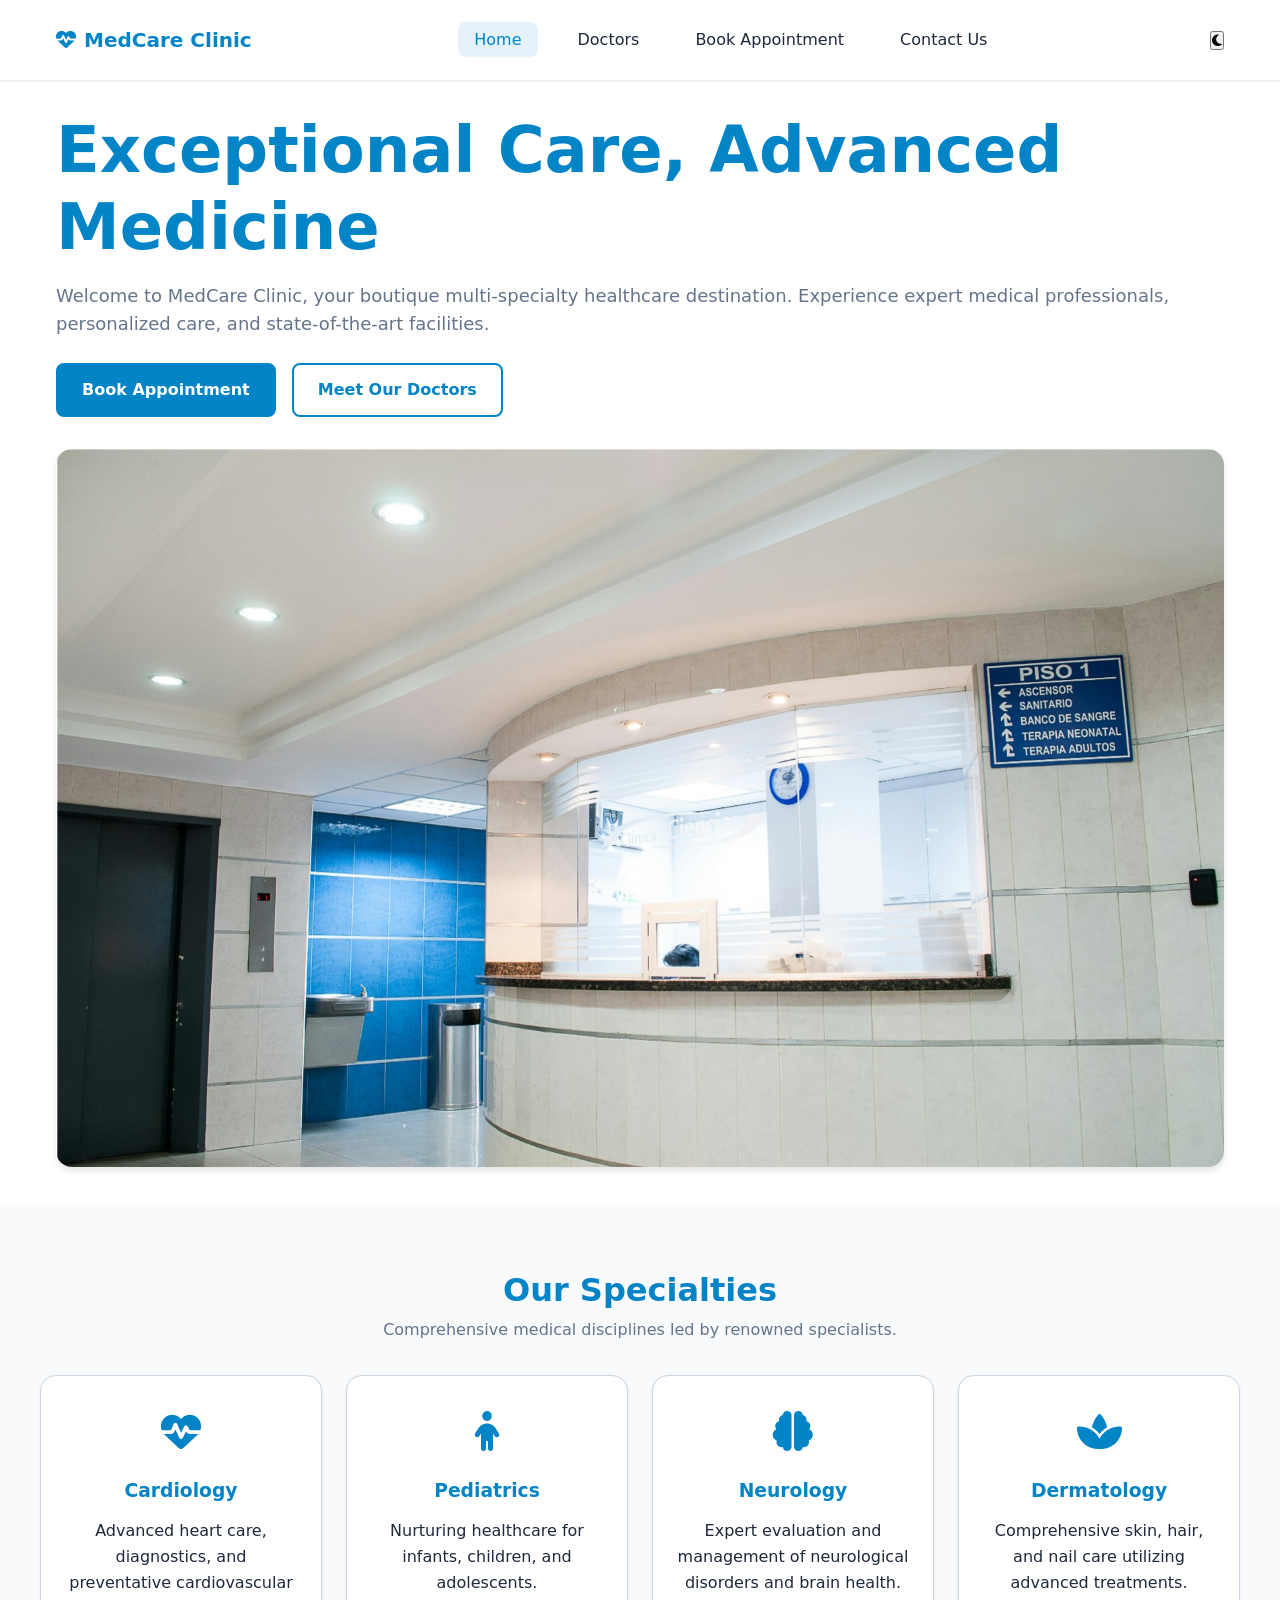
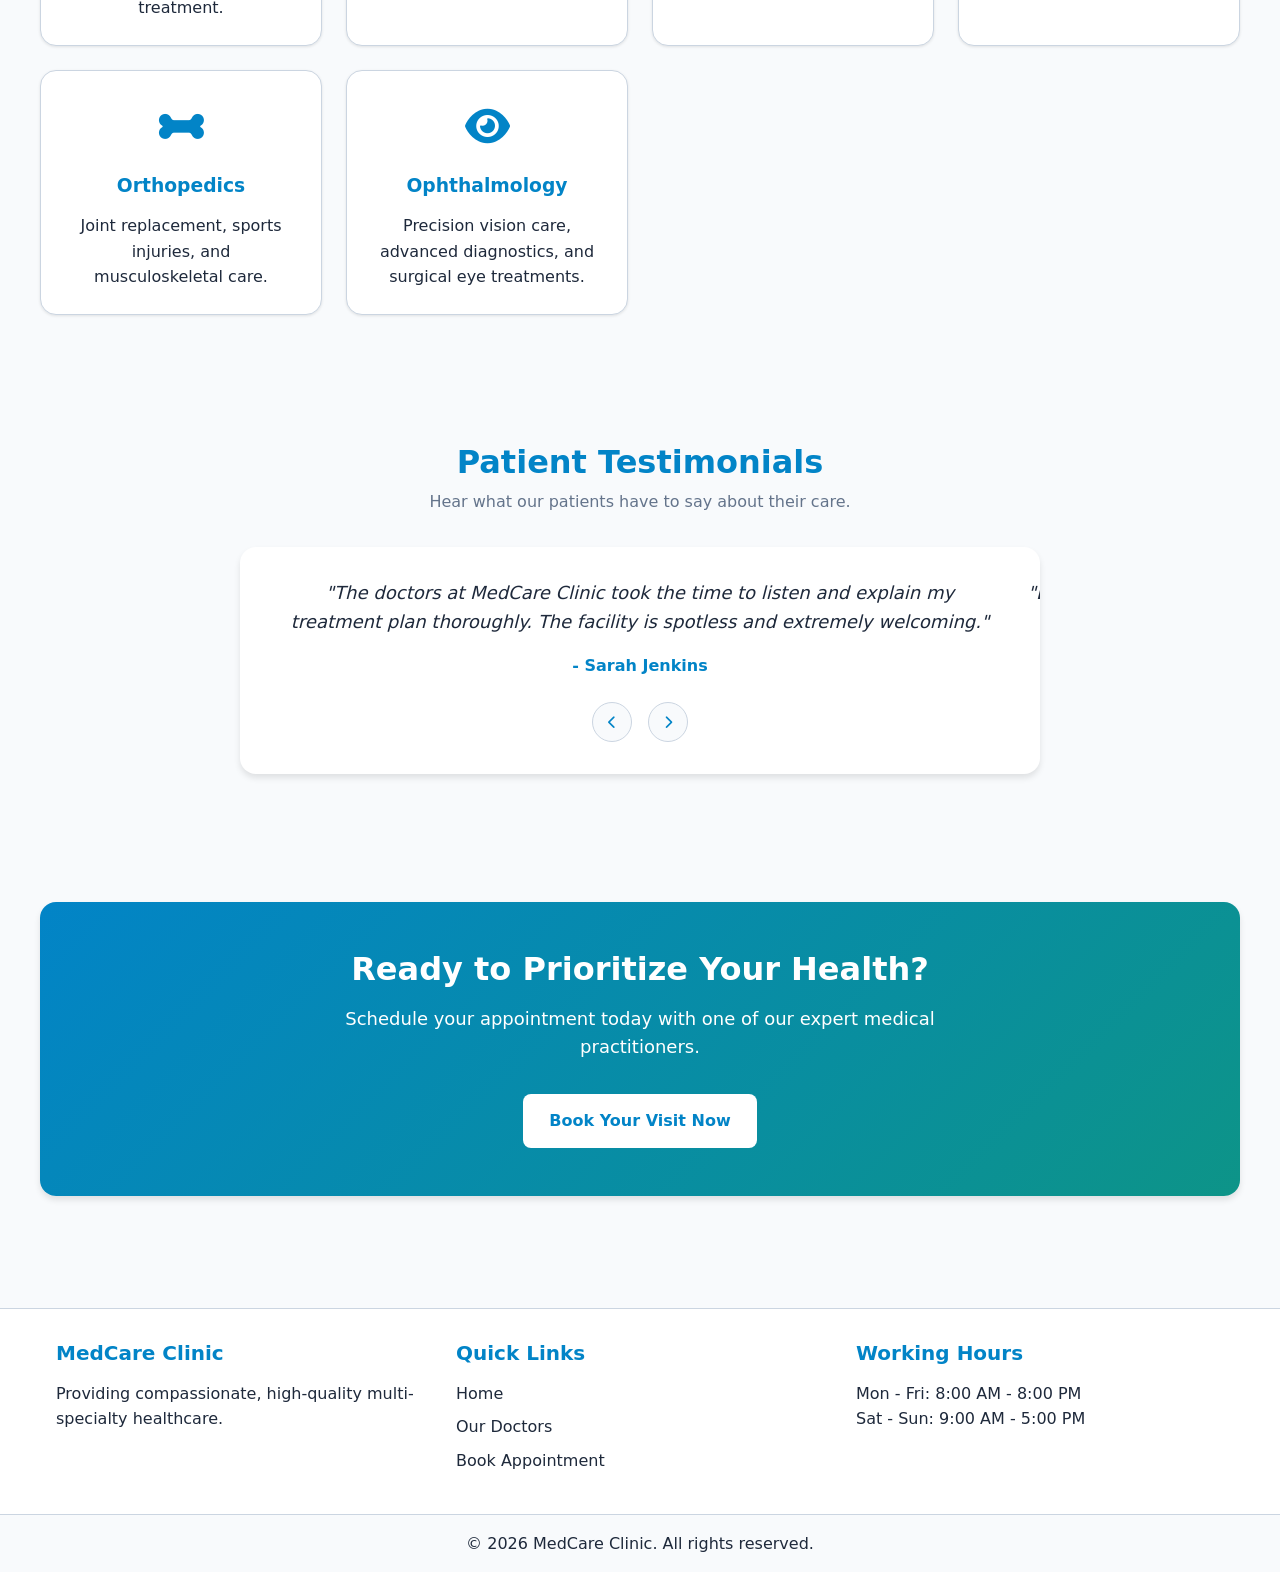
==== index.html @ 59ca714b "shifting index.html" ====
<!DOCTYPE html>
<html lang="en">
<head>
  <meta charset="UTF-8">
  <meta name="viewport" content="width=device-width, initial-scale=1.0">
  <title>MedCare Clinic - Multi-Specialty Healthcare</title>
  <!-- FontAwesome Icons for UI elements -->
  <link rel="stylesheet" href="https://cdnjs.cloudflare.com/ajax/libs/font-awesome/6.4.0/css/all.min.css">
  <link rel="stylesheet" href="../css/main.css">
</head>
<body>
  
  <!-- Accessibility feature: Skip to content -->
  
  <!-- HEADER START -->
  <header>
    <div class="container nav-container">
      <a href="index.html" class="logo">
        <i class="fas fa-heartbeat" aria-hidden="true"></i> MedCare Clinic
      </a>
      
      <!-- Mobile Hamburger Menu (Checkbox Hack Target) -->
      <button class="hamburger" aria-label="Toggle navigation menu" aria-expanded="false">
        <i class="fas fa-bars" aria-hidden="true"></i>
      </button>

      <ul class="nav-menu">
        <li><a href="index.html" class="nav-link active">Home</a></li>
        <li><a href="doctors.html" class="nav-link">Doctors</a></li>
        <li><a href="bookAppointment.html" class="nav-link">Book Appointment</a></li>
        <li><a href="contactUs.html" class="nav-link">Contact Us</a></li>
      </ul>

      <div class="nav-actions">
        <!-- Light/Dark Mode Toggle -->
        <button class="theme-toggle" aria-label="Toggle dark and light mode">
          <i class="fas fa-moon" aria-hidden="true"></i>
        </button>
      </div>
    </div>
  </header>
  <!-- HEADER END -->

  <main id="main-content">
    
    <!-- Hero Section -->
    <section class="hero">
      <div class="container hero-grid">
        <div class="hero-content">
          <h1>Exceptional Care, Advanced Medicine</h1>
          <p>Welcome to MedCare Clinic, your boutique multi-specialty healthcare destination. Experience expert medical professionals, personalized care, and state-of-the-art facilities.</p>
          <div style="display: flex; gap: 1rem;">
            <a href="book-appointment.html" class="btn btn-primary">Book Appointment</a>
            <a href="doctors.html" class="btn btn-outline">Meet Our Doctors</a>
          </div>
        </div>
        <div class="hero-image">
          <!-- Note: For full offline mode later, download this image to /assets/images/ -->
          <img src="../assets/Healthcare-Building.png" alt="Modern doctor consultation room">
        </div>
      </div>
    </section>

    <!-- [Specialties Grid will go here] -->
     <!-- Specialties Grid Section -->
    <section class="section-padding container">
      <h2 class="section-title">Our Specialties</h2>
      <p class="section-subtitle">Comprehensive medical disciplines led by renowned specialists.</p>
      
      <!-- The Grid Container -->
      <div class="specialties-grid">
        
        <!-- Card 1 -->
        <div class="specialty-card">
          <div class="specialty-icon"><i class="fas fa-heartbeat" aria-hidden="true"></i></div>
          <h3>Cardiology</h3>
          <p>Advanced heart care, diagnostics, and preventative cardiovascular treatment.</p>
        </div>
        
        <!-- Card 2 -->
        <div class="specialty-card">
          <div class="specialty-icon"><i class="fas fa-child" aria-hidden="true"></i></div>
          <h3>Pediatrics</h3>
          <p>Nurturing healthcare for infants, children, and adolescents.</p>
        </div>
        
        <!-- Card 3 -->
        <div class="specialty-card">
          <div class="specialty-icon"><i class="fas fa-brain" aria-hidden="true"></i></div>
          <h3>Neurology</h3>
          <p>Expert evaluation and management of neurological disorders and brain health.</p>
        </div>
        
        <!-- Card 4 -->
        <div class="specialty-card">
          <div class="specialty-icon"><i class="fas fa-spa" aria-hidden="true"></i></div>
          <h3>Dermatology</h3>
          <p>Comprehensive skin, hair, and nail care utilizing advanced treatments.</p>
        </div>
        
        <!-- Card 5 -->
        <div class="specialty-card">
          <div class="specialty-icon"><i class="fas fa-bone" aria-hidden="true"></i></div>
          <h3>Orthopedics</h3>
          <p>Joint replacement, sports injuries, and musculoskeletal care.</p>
        </div>
        
        <!-- Card 6 -->
        <div class="specialty-card">
          <div class="specialty-icon"><i class="fas fa-eye" aria-hidden="true"></i></div>
          <h3>Ophthalmology</h3>
          <p>Precision vision care, advanced diagnostics, and surgical eye treatments.</p>
        </div>

      </div>
    </section>
    <!-- [Testimonials will go here] -->
     <!-- Testimonials Carousel Section -->
    <section class="section-padding testimonials-section">
      <div class="container">
        <h2 class="section-title">Patient Testimonials</h2>
        <p class="section-subtitle">Hear what our patients have to say about their care.</p>
        
        <!-- The visible frame of the carousel -->
        <div class="carousel-container" aria-label="Patient testimonials carousel" tabindex="0">
          
          <!-- The Sliding Track (The Conveyor Belt) -->
          <div class="carousel-track" id="testimonial-track">
            
            <div class="testimonial-card">
              <p>"The doctors at MedCare Clinic took the time to listen and explain my treatment plan thoroughly. The facility is spotless and extremely welcoming."</p>
              <div class="testimonial-author">- Sarah Jenkins</div>
            </div>
            
            <div class="testimonial-card">
              <p>"Booking an appointment online was seamless, and I didn't have to wait past my scheduled time. Truly outstanding pediatric care for my son."</p>
              <div class="testimonial-author">- Michael Chang</div>
            </div>
            
            <div class="testimonial-card">
              <p>"Exceptional cardiology department. Dr. Reynolds provided world-class guidance that put my entire family at ease."</p>
              <div class="testimonial-author">- Elena Rostova</div>
            </div>

          </div>
          
          <!-- Navigation Buttons -->
          <div class="carousel-controls">
            <button class="carousel-btn prev-btn" id="prev-testimonial" aria-label="Previous testimonial">
              <i class="fas fa-chevron-left" aria-hidden="true"></i>
            </button>
            <button class="carousel-btn next-btn" id="next-testimonial" aria-label="Next testimonial">
              <i class="fas fa-chevron-right" aria-hidden="true"></i>
            </button>
          </div>

        </div>
      </div>
    </section>

    <!-- [Call to Action will go here] -->
     <!-- Call-to-Action (CTA) Section -->
    <!-- Call-to-Action (CTA) Section -->
    <section class="section-padding container">
      <div class="cta-box">
        <h2 class="cta-title">Ready to Prioritize Your Health?</h2>
        <p class="cta-description">
          Schedule your appointment today with one of our expert medical practitioners.
        </p>
        <a href="bookAppointment.html" class="btn btn-cta">Book Your Visit Now</a>
      </div>
    </section>

  </main>

  <!-- FOOTER START -->
  <!-- FOOTER -->
  <footer class="site-footer">
    <div class="container footer-grid">
      
      <!-- Column 1: About -->
      <div class="footer-section">
        <h3 class="footer-title">MedCare Clinic</h3>
        <p>Providing compassionate, high-quality multi-specialty healthcare.</p>
      </div>

      <!-- Column 2: Links -->
      <div class="footer-section">
        <h3 class="footer-title">Quick Links</h3>
        <ul class="footer-links">
          <li><a href="index.html">Home</a></li>
          <li><a href="doctors.html">Our Doctors</a></li>
          <li><a href="bookAppointment.html">Book Appointment</a></li>
        </ul>
      </div>

      <!-- Column 3: Hours -->
      <div class="footer-section">
        <h3 class="footer-title">Working Hours</h3>
        <p>Mon - Fri: 8:00 AM - 8:00 PM</p>
        <p>Sat - Sun: 9:00 AM - 5:00 PM</p>
      </div>

    </div>
    
    <!-- Copyright Bar -->
    <div class="footer-bottom">
      <p>&copy; 2026 MedCare Clinic. All rights reserved.</p>
    </div>
  </footer>
  <!-- FOOTER END -->

  <script src="../js/main.js"></script>
</body>
</html>
---- css/main.css ----
/* =================================================================
   MedCare Clinic - Master Stylesheet (Part 1: Tokens & Base)
   ================================================================ */

/* 1. DESIGN TOKENS (The Master Paint Buckets) */
:root {
  /* Color Palette (Light Mode) */
  --color-primary: #0284c7;        /* Clinic Blue */
  --color-primary-hover: #0369a1;
  --color-secondary: #0d9488;      /* Teal */
  --color-accent: #f59e0b;         /* Warm Orange */
  --color-bg: #f8fafc;             /* Light Gray Background */
  --color-surface: #ffffff;        /* Pure White for Cards */
  --color-text: #1e293b;           /* Dark Slate for reading */
  --color-text-muted: #64748b;
  --color-border: #cbd5e1;
  --color-error: #dc2626;          /* Form Error Red */

  /* Typography (System Fonts for 100% Offline Support) */
  --font-sans: system-ui, -apple-system, BlinkMacSystemFont, "Segoe UI", Roboto, Arial, sans-serif;
  --font-size-xs: 0.75rem;
  --font-size-sm: 0.875rem;
  --font-size-base: 1rem;
  --font-size-lg: 1.125rem;
  --font-size-xl: 1.25rem;
  --font-size-2xl: 1.5rem;
  --font-size-3xl: 2rem;
  --font-size-4xl: 2.5rem;

  /* Spacing & Layout */
  --space-2: 0.5rem;
  --space-3: 0.75rem;
  --space-4: 1rem;
  --space-6: 1.5rem;
  --space-8: 2rem;
  --space-12: 3rem;
  --radius-md: 0.5rem;
  --radius-lg: 1rem;
  --shadow-sm: 0 1px 3px rgba(0,0,0,0.1);
  --shadow-md: 0 4px 6px rgba(0,0,0,0.1);
  --transition: all 0.3s ease;
}

/* 2. DARK MODE TOKENS (Overrides the buckets if dark mode is on) */
[data-theme="dark"] {
  --color-bg: #0f172a;
  --color-surface: #1e293b;
  --color-text: #f1f5f9;
  --color-text-muted: #94a3b8;
  --color-border: #334155;
}

/* 3. BASE RESET (Smoothing the drywall) */
*, *::before, *::after {
  box-sizing: border-box; /* Ensures padding doesn't mess up our widths */
  margin: 0;
  padding: 0;
}

html {
  scroll-behavior: smooth; /* Makes clicking "Back to top" slide nicely */
}

body {
  font-family: var(--font-sans);
  background-color: var(--color-bg);
  color: var(--color-text);
  line-height: 1.6;
  font-size: var(--font-size-base);
  transition: background-color 0.3s ease, color 0.3s ease;
}

/* 4. UTILITY CLASSES (Reusable helpers) */
.container {
  width: 100%;
  max-width: 1200px;
  margin: 0 auto; /* Centers the content on large screens */
  padding: 0 var(--space-4);
}

.section-padding {
  padding: 4rem 0;
}

/* Accessibility Focus Ring (For keyboard navigation) */
:focus-visible {
  outline: 3px solid var(--color-primary);
  outline-offset: 2px;
}

/* =================================================================
   MedCare Clinic - Master Stylesheet (Part 2: Components)
   ================================================================ */

/* 5. TYPOGRAPHY & HEADING STYLES */
h1, h2, h3, h4, h5, h6 {
  font-weight: 700;
  line-height: 1.2;
  margin-bottom: var(--space-4);
  color: var(--color-primary); /* Use Primary color for headings */
}

/* Style Guide Typography Scale */
.type-4xl { font-size: var(--font-size-4xl); }
.type-3xl { font-size: var(--font-size-3xl); }
.type-2xl { font-size: var(--font-size-2xl); }
.type-base { font-size: var(--font-size-base); }

.section-title {
  font-size: var(--font-size-3xl);
  text-align: center;
  margin-bottom: var(--space-2);
}

.section-subtitle {
  text-align: center;
  color: var(--color-text-muted);
  max-width: 600px;
  margin: 0 auto var(--space-8);
}

.page-header {
  text-align: center;
  padding: var(--space-8) 0;
  border-bottom: 1px solid var(--color-border);
  margin-bottom: var(--space-8);
}

/* 6. BUTTONS */
.btn {
  display: inline-block;
  padding: 0.75rem 1.5rem;
  font-size: var(--font-size-base);
  font-weight: 600;
  text-align: center;
  text-decoration: none;
  border-radius: var(--radius-md);
  border: 2px solid transparent;
  cursor: pointer;
  transition: var(--transition);
}

.btn-primary {
  background-color: var(--color-primary);
  color: white;
  border-color: var(--color-primary);
}

.btn-primary:hover {
  background-color: var(--color-primary-hover);
  border-color: var(--color-primary-hover);
}

.btn-secondary {
  background-color: var(--color-secondary);
  color: white;
  border-color: var(--color-secondary);
}

.btn-outline {
  background-color: transparent;
  color: var(--color-primary);
  border-color: var(--color-primary);
}

.btn-outline:hover {
  background-color: var(--color-primary);
  color: white;
}

/* 7. HEADER & NAVIGATION */
header {
  background-color: var(--color-surface);
  box-shadow: var(--shadow-sm);
  position: sticky; /* Keeps the header at the top when scrolling */
  top: 0;
  z-index: 1000;
}

.nav-container {
  display: flex;
  justify-content: space-between;
  align-items: center;
  height: 80px;
}

.logo {
  font-size: var(--font-size-xl);
  font-weight: 700;
  color: var(--color-primary);
  text-decoration: none;
  display: flex;
  align-items: center;
  gap: var(--space-2);
}

.nav-menu {
  display: flex;
  gap: var(--space-6);
  list-style: none;
  padding: 0;
  margin: 0;
}

.nav-link {
  text-decoration: none;
  color: var(--color-text);
  font-weight: 500;
  transition: all 0.3s ease;
  padding: 0.5rem 1rem;
  border-radius: var(--radius-md);
}

.nav-link:hover, .nav-link.active {
  color: var(--color-primary);
  background-color: rgba(2, 132, 199, 0.1);
}

/* Hamburger Menu (Hidden on Desktop) */
.hamburger {
  display: none;
  background: none;
  border: none;
  font-size: var(--font-size-xl);
  color: var(--color-text);
  cursor: pointer;
}

/* 8. FORMS */
.form-container {
  max-width: 600px;
  margin: 0 auto;
  background-color: var(--color-surface);
  padding: var(--space-8);
  border-radius: var(--radius-lg);
  box-shadow: var(--shadow-md);
}

.form-group {
  margin-bottom: var(--space-4);
  position: relative; /* Important for error messages */
}

label {
  display: block;
  font-weight: 600;
  margin-bottom: var(--space-2);
  color: var(--color-text);
}

.form-control {
  width: 100%;
  padding: 0.75rem;
  border: 1px solid var(--color-border);
  border-radius: var(--radius-md);
  font-size: var(--font-size-base);
  background-color: var(--color-bg);
  color: var(--color-text);
  transition: border-color 0.3s ease;
}

.form-control:focus {
  outline: none;
  border-color: var(--color-primary);
  box-shadow: 0 0 0 3px rgba(2, 132, 199, 0.2); /* Focus ring */
}

/* Hide error messages by default */
.error-msg {
  display: none;
  color: var(--color-error);
  font-size: var(--font-size-sm);
  margin-top: var(--space-2);
}

/* When a form-control has the .invalid class (added by JS), show the error */
.form-control.invalid {
  border-color: var(--color-error);
}

.form-control.invalid + .error-msg {
  display: block;
}

.form-submit-btn {
  width: 100%;
  margin-top: var(--space-4);
}

/* 9. FOOTER */
/* =================================================================
   UPDATED FOOTER STYLES
   ================================================================ */
.site-footer {
  background-color: var(--color-surface);
  border-top: 1px solid var(--color-border);
  margin-top: var(--space-12);
  padding-top: var(--space-8);
}

/* Creates the side-by-side columns */
.footer-grid {
  display: grid;
  grid-template-columns: repeat(auto-fit, minmax(200px, 1fr));
  gap: var(--space-8);
  margin-bottom: var(--space-8);
  text-align: left; /* Fixes the weird centering in the image */
}

.footer-title {
  font-size: var(--font-size-xl);
  color: var(--color-primary);
  margin-bottom: var(--space-4);
}

/* Removes the bullet points shown in the image */
.footer-links {
  list-style: none;
  padding: 0;
  margin: 0;
}

.footer-links li {
  margin-bottom: var(--space-2);
}

/* Fixes the default purple/blue underlined links */
.footer-links a {
  text-decoration: none;
  color: var(--color-text);
  transition: color 0.3s ease;
}

.footer-links a:hover {
  color: var(--color-primary);
}

.footer-bottom {
  text-align: center;
  padding: var(--space-4) 0;
  border-top: 1px solid var(--color-border);
  background-color: var(--color-bg);
}


/* =================================================================
   MedCare Clinic - Master Stylesheet (Part 3: Page Layouts)
   ================================================================ */

/* 10. HOME PAGE: HERO SECTION */
.hero {
  background-color: var(--color-surface);
  padding: var(--space-8) 0;
}

.hero-grid {
  display: grid;
  gap: var(--space-8);
  align-items: center;
}

.hero-content h1 {
  font-size: clamp(2.5rem, 5vw, 4rem); /* Dynamically scales text */
  margin-bottom: var(--space-4);
}

.hero-content p {
  font-size: var(--font-size-lg);
  color: var(--color-text-muted);
  margin-bottom: var(--space-6);
}

.hero-image img {
  width: 100%;
  border-radius: var(--radius-lg);
  box-shadow: var(--shadow-md);
  object-fit: cover;
}

/* 11. HOME PAGE: SPECIALTIES GRID */
.specialties-grid {
  display: grid;
  /* The magic responsive grid formula! */
  grid-template-columns: repeat(auto-fit, minmax(280px, 1fr));
  gap: var(--space-6);
}

.specialty-card {
  background-color: var(--color-surface);
  padding: var(--space-6);
  border-radius: var(--radius-lg);
  box-shadow: var(--shadow-sm);
  text-align: center;
  transition: transform 0.3s ease, box-shadow 0.3s ease;
  border: 1px solid var(--color-border);
}

.specialty-card:hover {
  transform: translateY(-5px); /* Creates a subtle lifting effect */
  box-shadow: var(--shadow-md);
  border-color: var(--color-primary);
}

.specialty-icon {
  font-size: 2.5rem;
  color: var(--color-primary);
  margin-bottom: var(--space-4);
}

/* 12. HOME PAGE: TESTIMONIALS CAROUSEL */
.testimonials-section {
  background-color: var(--color-bg);
}

.carousel-container {
  position: relative;
  max-width: 800px;
  margin: 0 auto;
  overflow: hidden; /* Hides the cards that are off-screen */
  border-radius: var(--radius-lg);
  background-color: var(--color-surface);
  box-shadow: var(--shadow-md);
  padding: var(--space-8);
}

.carousel-track {
  display: flex;
  transition: transform 0.5s ease-in-out; /* The sliding animation */
}

.testimonial-card {
  min-width: 100%; /* Forces each card to take up the full view */
  text-align: center;
  padding: 0 var(--space-4);
}

.testimonial-card p {
  font-size: var(--font-size-lg);
  font-style: italic;
  margin-bottom: var(--space-4);
}

.testimonial-author {
  font-weight: 700;
  color: var(--color-primary);
}

.carousel-controls {
  display: flex;
  justify-content: center;
  gap: var(--space-4);
  margin-top: var(--space-6);
}

.carousel-btn {
  background-color: var(--color-bg);
  border: 1px solid var(--color-border);
  border-radius: 50%;
  width: 40px;
  height: 40px;
  cursor: pointer;
  color: var(--color-primary);
  transition: var(--transition);
}

.carousel-btn:hover {
  background-color: var(--color-primary);
  color: white;
}

/* 13. HOME PAGE: CALL TO ACTION (CTA) */
.cta-box {
  background: linear-gradient(135deg, var(--color-primary), var(--color-secondary));
  color: white;
  padding: var(--space-12);
  border-radius: var(--radius-lg);
  text-align: center;
  box-shadow: var(--shadow-md);
}

.cta-title {
  font-size: var(--font-size-3xl);
  margin-bottom: var(--space-4);
  color: white; /* Overrides the primary color heading */
}

.cta-description {
  max-width: 600px;
  margin: 0 auto var(--space-8);
  font-size: var(--font-size-lg);
}

.btn-cta {
  background-color: white;
  color: var(--color-primary);
}

.btn-cta:hover {
  background-color: var(--color-bg);
}

/* 14. DOCTORS PAGE: FILTERS & GRID */
.filters-container {
  margin-bottom: var(--space-8);
}

.search-box {
  max-width: 600px;
  margin: 0 auto var(--space-6);
}

.search-input {
  width: 100%;
  padding: 1rem;
  border: 2px solid var(--color-border);
  border-radius: var(--radius-lg);
  font-size: var(--font-size-lg);
}

.filter-chips {
  display: flex;
  flex-wrap: wrap;
  gap: var(--space-2);
  justify-content: center;
}

.chip {
  padding: 0.5rem 1rem;
  border: 1px solid var(--color-border);
  border-radius: 50px; /* Pill shape */
  background-color: var(--color-surface);
  color: var(--color-text);
  cursor: pointer;
  transition: var(--transition);
  font-weight: 500;
}

.chip:hover, .chip.active {
  background-color: var(--color-primary);
  color: white;
  border-color: var(--color-primary);
}

.doctors-grid {
  display: grid;
  grid-template-columns: repeat(auto-fit, minmax(300px, 1fr));
  gap: var(--space-6);
}

.doctor-card {
  background-color: var(--color-surface);
  border-radius: var(--radius-lg);
  overflow: hidden;
  box-shadow: var(--shadow-sm);
  border: 1px solid var(--color-border);
  transition: transform 0.3s;
}

.doctor-card:hover {
  transform: translateY(-5px);
  box-shadow: var(--shadow-md);
}

.doctor-img {
  width: 100%;
  height: 250px;
  object-fit: cover;
  background-color: var(--color-border); /* Placeholder color if image fails */
}

.doctor-info {
  padding: var(--space-4);
}

.doctor-specialty {
  color: var(--color-secondary);
  font-weight: 600;
  font-size: var(--font-size-sm);
  margin-bottom: var(--space-2);
  display: block;
}

/* 15. CONTACT PAGE: MAP & INFO */
.contact-grid, .locator-container {
  display: grid;
  gap: var(--space-8);
  margin-bottom: var(--space-8);
}

.svg-map-wrapper {
  background-color: var(--color-surface);
  padding: var(--space-4);
  border-radius: var(--radius-lg);
  border: 1px solid var(--color-border);
}

/* Styling our Interactive SVG Shapes */
.svg-map path {
  fill: var(--color-border);
  stroke: var(--color-surface);
  stroke-width: 2;
  cursor: pointer;
  transition: fill 0.3s ease, transform 0.2s ease;
}

/* Fix the default rectangular browser focus ring on SVG shapes */
.svg-map path:focus-visible {
  outline: none; /* Removes the ugly black box */
  stroke: var(--color-accent); /* Uses our warm orange design token */
  stroke-width: 4; /* Makes the border thicker when focused */
}

/* Fallback for browsers that don't fully support focus-visible on SVGs yet */
.svg-map path:focus {
  outline: none;
}

.svg-map path:hover {
  fill: var(--color-primary-hover);
}

.svg-map path.active {
  fill: var(--color-primary);
}

.branch-info-card, .general-info-box {
  background-color: var(--color-surface);
  padding: var(--space-6);
  border-radius: var(--radius-lg);
  border: 1px solid var(--color-border);
}

.branch-detail, .info-detail {
  display: flex;
  align-items: center;
  gap: var(--space-3);
  margin-bottom: var(--space-3);
  font-size: var(--font-size-lg);
}

.branch-detail i, .info-detail i {
  color: var(--color-primary);
  width: 20px;
}

/* STYLEGUIDE EXTRAS */
.color-grid { display: grid; grid-template-columns: repeat(auto-fit, minmax(200px, 1fr)); gap: var(--space-4); margin-bottom: var(--space-8);}
.color-swatch { padding: var(--space-4); border-radius: var(--radius-md); color: white; font-weight: bold; text-shadow: 0 1px 2px rgba(0,0,0,0.5);}
.swatch-primary { background-color: var(--color-primary); }
.swatch-secondary { background-color: var(--color-secondary); }
.swatch-accent { background-color: var(--color-accent); }
.swatch-surface { background-color: var(--color-surface); color: var(--color-text); text-shadow: none; border: 1px solid var(--color-border);}


/* =================================================================
   MedCare Clinic - Master Stylesheet (Part 4: Modals & Mobile)
   ================================================================ */

/* 16. MODALS (Success Pop-up for Bookings) */
.modal-overlay {
  position: fixed;
  top: 0;
  left: 0;
  width: 100%;
  height: 100%;
  background-color: rgba(0, 0, 0, 0.6);
  display: flex;
  justify-content: center;
  align-items: center;
  z-index: 2000;
  opacity: 0; /* Hidden by default */
  visibility: hidden;
  transition: opacity 0.3s ease, visibility 0.3s ease;
  backdrop-filter: blur(4px); /* Blurs the website behind the pop-up */
}

/* When JS adds the 'active' class, the modal fades in! */
.modal-overlay.active {
  opacity: 1;
  visibility: visible;
}

.modal-content {
  background-color: var(--color-surface);
  padding: var(--space-8);
  border-radius: var(--radius-lg);
  max-width: 500px;
  width: 90%;
  text-align: center;
  box-shadow: var(--shadow-md);
  transform: translateY(20px); /* Starts slightly lower */
  transition: transform 0.3s ease;
}

.modal-overlay.active .modal-content {
  transform: translateY(0); /* Slides up into place smoothly */
}

.modal-icon {
  font-size: 4rem;
  color: var(--color-secondary); /* Teal success color */
  margin-bottom: var(--space-4);
}

/* 17. MOBILE RESPONSIVENESS (Media Queries) */

/* Rules for Mobile Phones and Small Tablets */
@media (max-width: 768px) {
  
  /* Header & Navigation: Hide the standard links and show the Hamburger button */
  .nav-menu {
    display: none; 
    flex-direction: column;
    position: absolute;
    top: 80px; /* Right below the header bar */
    left: 0;
    width: 100%;
    background-color: var(--color-surface);
    padding: var(--space-4);
    box-shadow: var(--shadow-md);
    gap: var(--space-4);
  }

  /* When JS adds the 'show' class, the mobile menu drops down */
  .nav-menu.show {
    display: flex;
  }

  .hamburger {
    display: block; /* Turn on the hamburger icon! */
  }

  /* Hero Section: Stack the text on top of the image */
  .hero-grid {
    grid-template-columns: 1fr;
    text-align: center;
  }
  
  /* Make buttons full-width so they are easy to tap with a thumb */
  .hero-content .btn {
    width: 100%;
    margin-bottom: var(--space-2);
  }

  /* Contact Page Layouts: Stack the map on top of the info */
  .contact-grid, .locator-container {
    grid-template-columns: 1fr;
  }

  /* Shrink titles slightly so they don't get cut off on small screens */
  .section-title {
    font-size: var(--font-size-2xl);
  }
  
  .section-padding {
    padding: var(--space-8) 0;
  }
}

/* Rules for Desktops and Large Screens */
@media (min-width: 769px) {
  /* Force a side-by-side 2-column layout on desktop for Contact/Locator */
  .contact-grid, .locator-container {
    grid-template-columns: 1fr 1fr;
    align-items: start;
  }
}
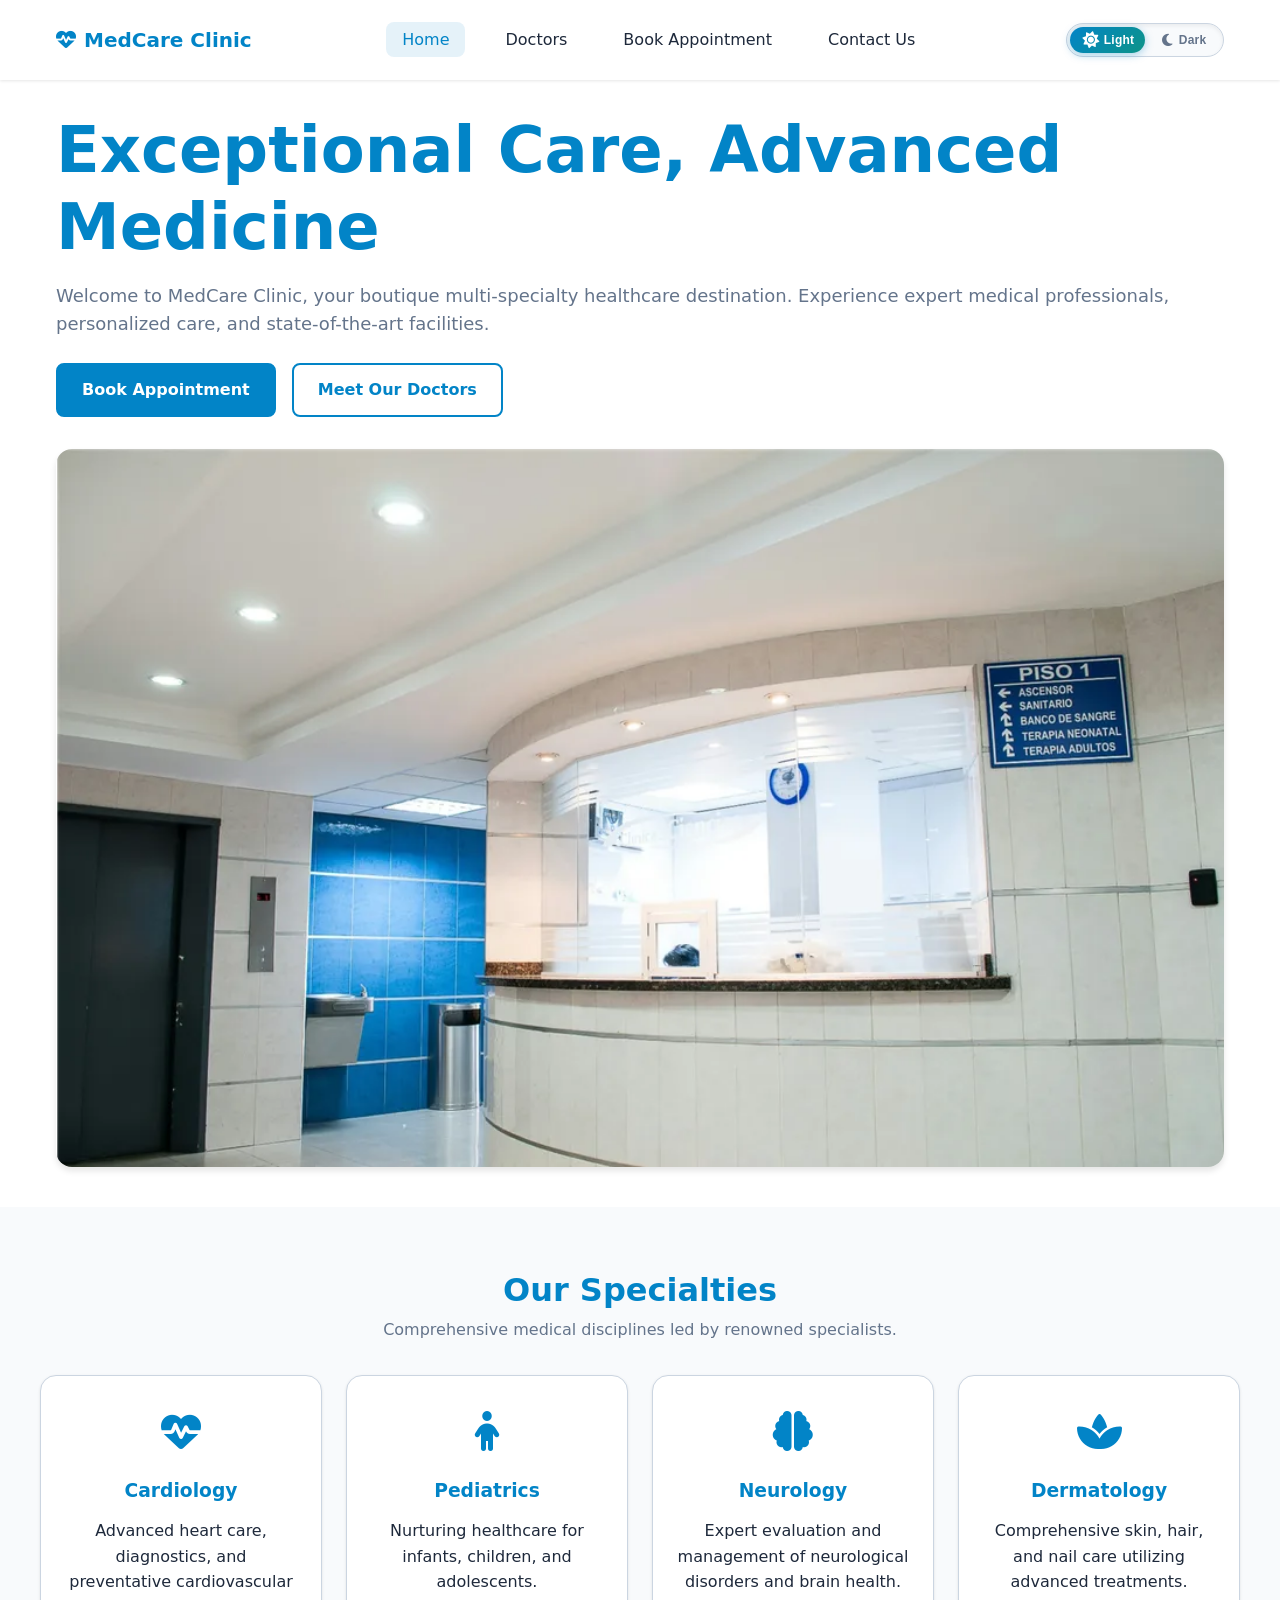
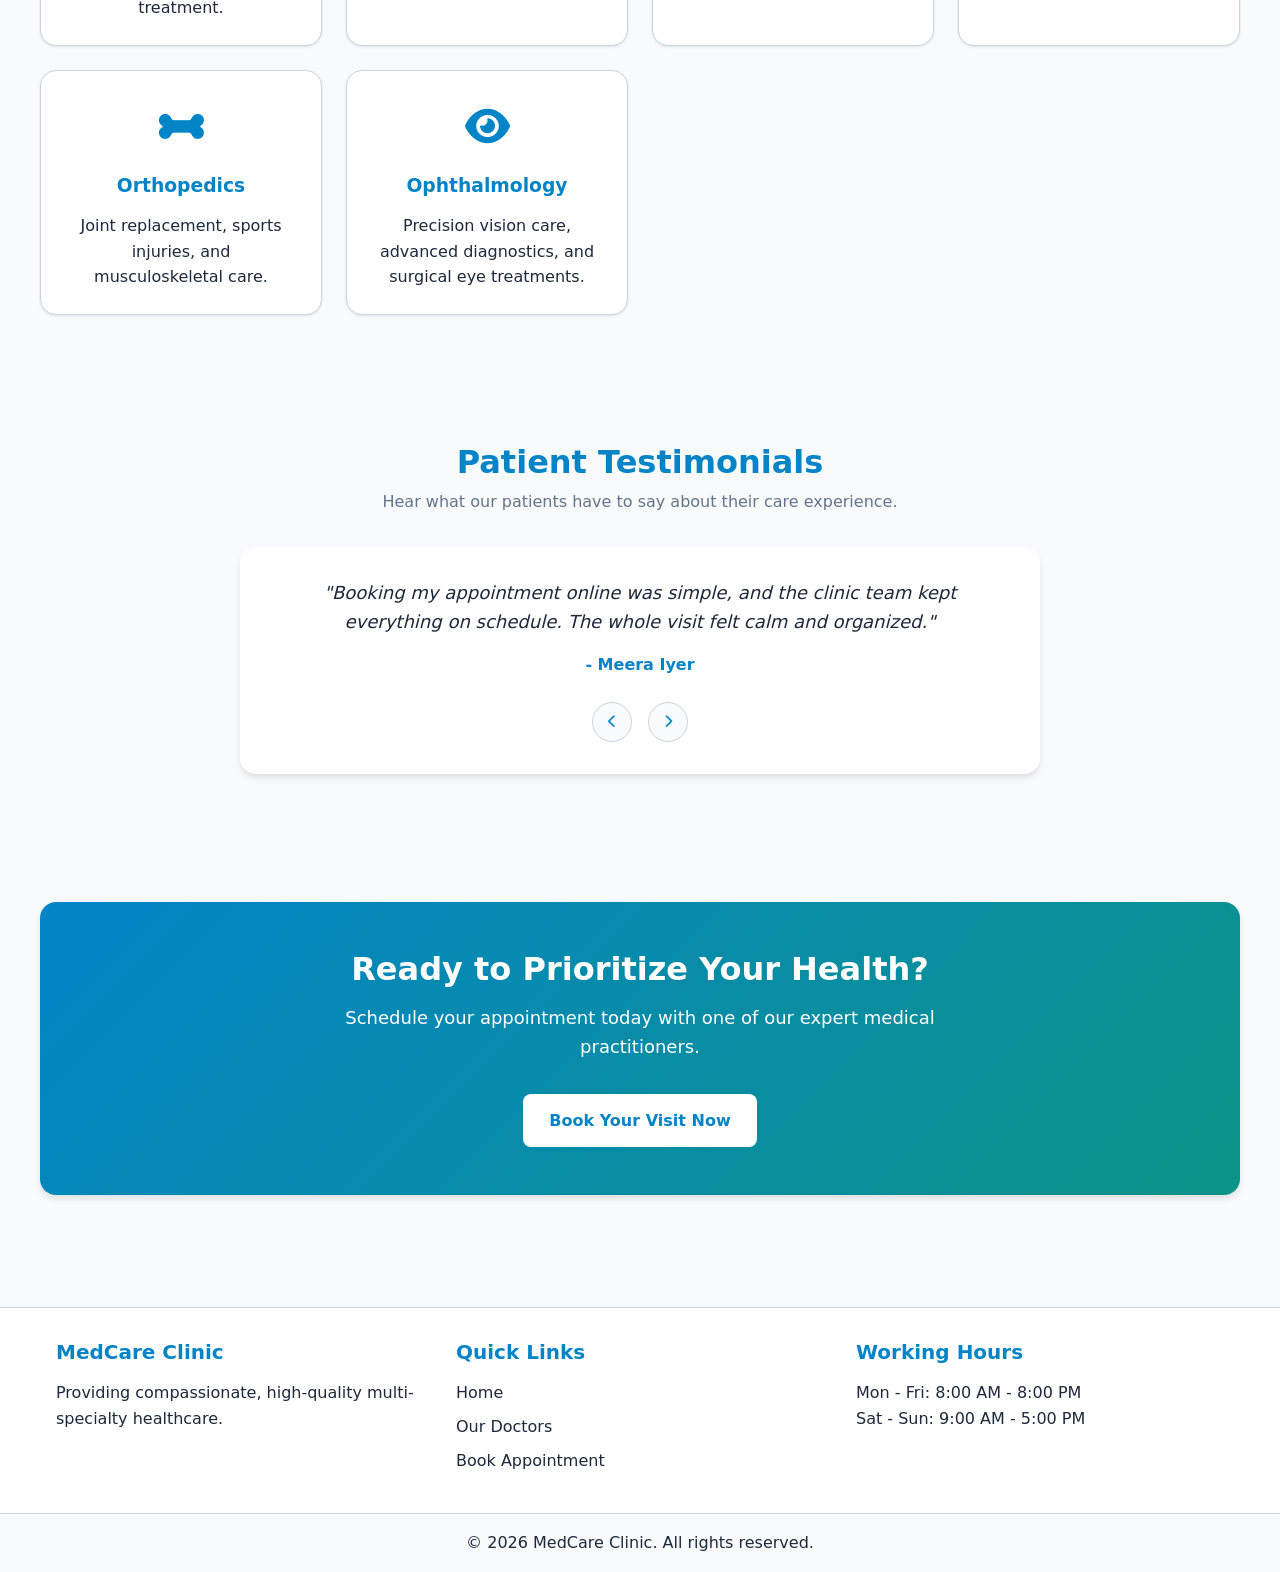
==== commit 93f11d4d: "optimization 1" ====
--- a/index.html
+++ b/index.html
@@ -4,9 +4,11 @@
   <meta charset="UTF-8">
   <meta name="viewport" content="width=device-width, initial-scale=1.0">
   <title>MedCare Clinic - Multi-Specialty Healthcare</title>
+  <link rel="preconnect" href="https://cdnjs.cloudflare.com" crossorigin>
+  <link rel="preconnect" href="https://ui-avatars.com" crossorigin>
   <!-- FontAwesome Icons for UI elements -->
   <link rel="stylesheet" href="https://cdnjs.cloudflare.com/ajax/libs/font-awesome/6.4.0/css/all.min.css">
-  <link rel="stylesheet" href="../css/main.css">
+  <link rel="stylesheet" href="css/main.css">
 </head>
 <body>
   
@@ -26,16 +28,24 @@
 
       <ul class="nav-menu">
         <li><a href="index.html" class="nav-link active">Home</a></li>
-        <li><a href="doctors.html" class="nav-link">Doctors</a></li>
-        <li><a href="bookAppointment.html" class="nav-link">Book Appointment</a></li>
-        <li><a href="contactUs.html" class="nav-link">Contact Us</a></li>
+        <li><a href="pages/doctors.html" class="nav-link">Doctors</a></li>
+        <li><a href="pages/bookAppointment.html" class="nav-link">Book Appointment</a></li>
+        <li><a href="pages/contactUs.html" class="nav-link">Contact Us</a></li>
       </ul>
 
       <div class="nav-actions">
-        <!-- Light/Dark Mode Toggle -->
-        <button class="theme-toggle" aria-label="Toggle dark and light mode">
-          <i class="fas fa-moon" aria-hidden="true"></i>
-        </button>
+        <!-- Light/Dark Mode Segmented Dual-Pill Toggle -->
+        <div class="theme-toggle-segmented" role="radiogroup" aria-label="Theme selection">
+          <div class="theme-slider" aria-hidden="true"></div>
+          <button type="button" class="theme-option active" data-theme-val="light" role="radio" aria-checked="true" aria-label="Light theme">
+            <i class="fas fa-sun" aria-hidden="true"></i>
+            <span>Light</span>
+          </button>
+          <button type="button" class="theme-option" data-theme-val="dark" role="radio" aria-checked="false" aria-label="Dark theme">
+            <i class="fas fa-moon" aria-hidden="true"></i>
+            <span>Dark</span>
+          </button>
+        </div>
       </div>
     </div>
   </header>
@@ -50,19 +60,17 @@
           <h1>Exceptional Care, Advanced Medicine</h1>
           <p>Welcome to MedCare Clinic, your boutique multi-specialty healthcare destination. Experience expert medical professionals, personalized care, and state-of-the-art facilities.</p>
           <div style="display: flex; gap: 1rem;">
-            <a href="book-appointment.html" class="btn btn-primary">Book Appointment</a>
-            <a href="doctors.html" class="btn btn-outline">Meet Our Doctors</a>
+            <a href="pages/bookAppointment.html" class="btn btn-primary">Book Appointment</a>
+            <a href="pages/doctors.html" class="btn btn-outline">Meet Our Doctors</a>
           </div>
         </div>
         <div class="hero-image">
-          <!-- Note: For full offline mode later, download this image to /assets/images/ -->
-          <img src="../assets/Healthcare-Building.png" alt="Modern doctor consultation room">
-        </div>
-      </div>
-    </section>
-
-    <!-- [Specialties Grid will go here] -->
-     <!-- Specialties Grid Section -->
+          <img src="assets/Healthcare-Building.webp" alt="Modern doctor consultation room" loading="eager" fetchpriority="high">
+        </div>
+      </div>
+    </section>
+
+    <!-- Specialties Grid Section -->
     <section class="section-padding container">
       <h2 class="section-title">Our Specialties</h2>
       <p class="section-subtitle">Comprehensive medical disciplines led by renowned specialists.</p>
@@ -114,37 +122,48 @@
 
       </div>
     </section>
-    <!-- [Testimonials will go here] -->
-     <!-- Testimonials Carousel Section -->
+
+    <!-- Patient Testimonials Carousel Section -->
     <section class="section-padding testimonials-section">
       <div class="container">
         <h2 class="section-title">Patient Testimonials</h2>
-        <p class="section-subtitle">Hear what our patients have to say about their care.</p>
-        
-        <!-- The visible frame of the carousel -->
+        <p class="section-subtitle">Hear what our patients have to say about their care experience.</p>
+        
         <div class="carousel-container" aria-label="Patient testimonials carousel" tabindex="0">
-          
-          <!-- The Sliding Track (The Conveyor Belt) -->
           <div class="carousel-track" id="testimonial-track">
             
             <div class="testimonial-card">
-              <p>"The doctors at MedCare Clinic took the time to listen and explain my treatment plan thoroughly. The facility is spotless and extremely welcoming."</p>
-              <div class="testimonial-author">- Sarah Jenkins</div>
+              <p>"Booking my appointment online was simple, and the clinic team kept everything on schedule. The whole visit felt calm and organized."</p>
+              <div class="testimonial-author">- Meera Iyer</div>
             </div>
             
             <div class="testimonial-card">
-              <p>"Booking an appointment online was seamless, and I didn't have to wait past my scheduled time. Truly outstanding pediatric care for my son."</p>
-              <div class="testimonial-author">- Michael Chang</div>
+              <p>"The reception team was helpful from the moment we arrived. The waiting area was clean, comfortable, and easy for my family."</p>
+              <div class="testimonial-author">- Rohan Desai</div>
             </div>
             
             <div class="testimonial-card">
-              <p>"Exceptional cardiology department. Dr. Reynolds provided world-class guidance that put my entire family at ease."</p>
-              <div class="testimonial-author">- Elena Rostova</div>
+              <p>"I appreciated how quickly my reports were handled and explained. The follow-up reminders made the process stress-free."</p>
+              <div class="testimonial-author">- Kavita Menon</div>
+            </div>
+
+            <div class="testimonial-card">
+              <p>"My daughter's consultation was smooth, and the staff made her feel comfortable throughout the visit."</p>
+              <div class="testimonial-author">- Sneha Kulkarni</div>
+            </div>
+
+            <div class="testimonial-card">
+              <p>"The clinic was well maintained, the appointment process was clear, and I received timely updates after my visit."</p>
+              <div class="testimonial-author">- Nikhil Verma</div>
+            </div>
+
+            <div class="testimonial-card">
+              <p>"From registration to follow-up guidance, every step was handled politely and efficiently. I felt well cared for."</p>
+              <div class="testimonial-author">- Lakshmi Rao</div>
             </div>
 
           </div>
           
-          <!-- Navigation Buttons -->
           <div class="carousel-controls">
             <button class="carousel-btn prev-btn" id="prev-testimonial" aria-label="Previous testimonial">
               <i class="fas fa-chevron-left" aria-hidden="true"></i>
@@ -158,8 +177,6 @@
       </div>
     </section>
 
-    <!-- [Call to Action will go here] -->
-     <!-- Call-to-Action (CTA) Section -->
     <!-- Call-to-Action (CTA) Section -->
     <section class="section-padding container">
       <div class="cta-box">
@@ -167,13 +184,12 @@
         <p class="cta-description">
           Schedule your appointment today with one of our expert medical practitioners.
         </p>
-        <a href="bookAppointment.html" class="btn btn-cta">Book Your Visit Now</a>
+        <a href="pages/bookAppointment.html" class="btn btn-cta">Book Your Visit Now</a>
       </div>
     </section>
 
   </main>
 
-  <!-- FOOTER START -->
   <!-- FOOTER -->
   <footer class="site-footer">
     <div class="container footer-grid">
@@ -189,8 +205,8 @@
         <h3 class="footer-title">Quick Links</h3>
         <ul class="footer-links">
           <li><a href="index.html">Home</a></li>
-          <li><a href="doctors.html">Our Doctors</a></li>
-          <li><a href="bookAppointment.html">Book Appointment</a></li>
+          <li><a href="pages/doctors.html">Our Doctors</a></li>
+          <li><a href="pages/bookAppointment.html">Book Appointment</a></li>
         </ul>
       </div>
 
@@ -208,8 +224,7 @@
       <p>&copy; 2026 MedCare Clinic. All rights reserved.</p>
     </div>
   </footer>
-  <!-- FOOTER END -->
-
-  <script src="../js/main.js"></script>
+
+  <script src="js/main.js"></script>
 </body>
-</html>+</html>
--- a/css/main.css
+++ b/css/main.css
@@ -1,767 +1,7 @@
 /* =================================================================
-   MedCare Clinic - Master Stylesheet (Part 1: Tokens & Base)
+   MedCare Clinic - Master Stylesheet (Modular Imports)
    ================================================================ */
 
-/* 1. DESIGN TOKENS (The Master Paint Buckets) */
-:root {
-  /* Color Palette (Light Mode) */
-  --color-primary: #0284c7;        /* Clinic Blue */
-  --color-primary-hover: #0369a1;
-  --color-secondary: #0d9488;      /* Teal */
-  --color-accent: #f59e0b;         /* Warm Orange */
-  --color-bg: #f8fafc;             /* Light Gray Background */
-  --color-surface: #ffffff;        /* Pure White for Cards */
-  --color-text: #1e293b;           /* Dark Slate for reading */
-  --color-text-muted: #64748b;
-  --color-border: #cbd5e1;
-  --color-error: #dc2626;          /* Form Error Red */
-
-  /* Typography (System Fonts for 100% Offline Support) */
-  --font-sans: system-ui, -apple-system, BlinkMacSystemFont, "Segoe UI", Roboto, Arial, sans-serif;
-  --font-size-xs: 0.75rem;
-  --font-size-sm: 0.875rem;
-  --font-size-base: 1rem;
-  --font-size-lg: 1.125rem;
-  --font-size-xl: 1.25rem;
-  --font-size-2xl: 1.5rem;
-  --font-size-3xl: 2rem;
-  --font-size-4xl: 2.5rem;
-
-  /* Spacing & Layout */
-  --space-2: 0.5rem;
-  --space-3: 0.75rem;
-  --space-4: 1rem;
-  --space-6: 1.5rem;
-  --space-8: 2rem;
-  --space-12: 3rem;
-  --radius-md: 0.5rem;
-  --radius-lg: 1rem;
-  --shadow-sm: 0 1px 3px rgba(0,0,0,0.1);
-  --shadow-md: 0 4px 6px rgba(0,0,0,0.1);
-  --transition: all 0.3s ease;
-}
-
-/* 2. DARK MODE TOKENS (Overrides the buckets if dark mode is on) */
-[data-theme="dark"] {
-  --color-bg: #0f172a;
-  --color-surface: #1e293b;
-  --color-text: #f1f5f9;
-  --color-text-muted: #94a3b8;
-  --color-border: #334155;
-}
-
-/* 3. BASE RESET (Smoothing the drywall) */
-*, *::before, *::after {
-  box-sizing: border-box; /* Ensures padding doesn't mess up our widths */
-  margin: 0;
-  padding: 0;
-}
-
-html {
-  scroll-behavior: smooth; /* Makes clicking "Back to top" slide nicely */
-}
-
-body {
-  font-family: var(--font-sans);
-  background-color: var(--color-bg);
-  color: var(--color-text);
-  line-height: 1.6;
-  font-size: var(--font-size-base);
-  transition: background-color 0.3s ease, color 0.3s ease;
-}
-
-/* 4. UTILITY CLASSES (Reusable helpers) */
-.container {
-  width: 100%;
-  max-width: 1200px;
-  margin: 0 auto; /* Centers the content on large screens */
-  padding: 0 var(--space-4);
-}
-
-.section-padding {
-  padding: 4rem 0;
-}
-
-/* Accessibility Focus Ring (For keyboard navigation) */
-:focus-visible {
-  outline: 3px solid var(--color-primary);
-  outline-offset: 2px;
-}
-
-/* =================================================================
-   MedCare Clinic - Master Stylesheet (Part 2: Components)
-   ================================================================ */
-
-/* 5. TYPOGRAPHY & HEADING STYLES */
-h1, h2, h3, h4, h5, h6 {
-  font-weight: 700;
-  line-height: 1.2;
-  margin-bottom: var(--space-4);
-  color: var(--color-primary); /* Use Primary color for headings */
-}
-
-/* Style Guide Typography Scale */
-.type-4xl { font-size: var(--font-size-4xl); }
-.type-3xl { font-size: var(--font-size-3xl); }
-.type-2xl { font-size: var(--font-size-2xl); }
-.type-base { font-size: var(--font-size-base); }
-
-.section-title {
-  font-size: var(--font-size-3xl);
-  text-align: center;
-  margin-bottom: var(--space-2);
-}
-
-.section-subtitle {
-  text-align: center;
-  color: var(--color-text-muted);
-  max-width: 600px;
-  margin: 0 auto var(--space-8);
-}
-
-.page-header {
-  text-align: center;
-  padding: var(--space-8) 0;
-  border-bottom: 1px solid var(--color-border);
-  margin-bottom: var(--space-8);
-}
-
-/* 6. BUTTONS */
-.btn {
-  display: inline-block;
-  padding: 0.75rem 1.5rem;
-  font-size: var(--font-size-base);
-  font-weight: 600;
-  text-align: center;
-  text-decoration: none;
-  border-radius: var(--radius-md);
-  border: 2px solid transparent;
-  cursor: pointer;
-  transition: var(--transition);
-}
-
-.btn-primary {
-  background-color: var(--color-primary);
-  color: white;
-  border-color: var(--color-primary);
-}
-
-.btn-primary:hover {
-  background-color: var(--color-primary-hover);
-  border-color: var(--color-primary-hover);
-}
-
-.btn-secondary {
-  background-color: var(--color-secondary);
-  color: white;
-  border-color: var(--color-secondary);
-}
-
-.btn-outline {
-  background-color: transparent;
-  color: var(--color-primary);
-  border-color: var(--color-primary);
-}
-
-.btn-outline:hover {
-  background-color: var(--color-primary);
-  color: white;
-}
-
-/* 7. HEADER & NAVIGATION */
-header {
-  background-color: var(--color-surface);
-  box-shadow: var(--shadow-sm);
-  position: sticky; /* Keeps the header at the top when scrolling */
-  top: 0;
-  z-index: 1000;
-}
-
-.nav-container {
-  display: flex;
-  justify-content: space-between;
-  align-items: center;
-  height: 80px;
-}
-
-.logo {
-  font-size: var(--font-size-xl);
-  font-weight: 700;
-  color: var(--color-primary);
-  text-decoration: none;
-  display: flex;
-  align-items: center;
-  gap: var(--space-2);
-}
-
-.nav-menu {
-  display: flex;
-  gap: var(--space-6);
-  list-style: none;
-  padding: 0;
-  margin: 0;
-}
-
-.nav-link {
-  text-decoration: none;
-  color: var(--color-text);
-  font-weight: 500;
-  transition: all 0.3s ease;
-  padding: 0.5rem 1rem;
-  border-radius: var(--radius-md);
-}
-
-.nav-link:hover, .nav-link.active {
-  color: var(--color-primary);
-  background-color: rgba(2, 132, 199, 0.1);
-}
-
-/* Hamburger Menu (Hidden on Desktop) */
-.hamburger {
-  display: none;
-  background: none;
-  border: none;
-  font-size: var(--font-size-xl);
-  color: var(--color-text);
-  cursor: pointer;
-}
-
-/* 8. FORMS */
-.form-container {
-  max-width: 600px;
-  margin: 0 auto;
-  background-color: var(--color-surface);
-  padding: var(--space-8);
-  border-radius: var(--radius-lg);
-  box-shadow: var(--shadow-md);
-}
-
-.form-group {
-  margin-bottom: var(--space-4);
-  position: relative; /* Important for error messages */
-}
-
-label {
-  display: block;
-  font-weight: 600;
-  margin-bottom: var(--space-2);
-  color: var(--color-text);
-}
-
-.form-control {
-  width: 100%;
-  padding: 0.75rem;
-  border: 1px solid var(--color-border);
-  border-radius: var(--radius-md);
-  font-size: var(--font-size-base);
-  background-color: var(--color-bg);
-  color: var(--color-text);
-  transition: border-color 0.3s ease;
-}
-
-.form-control:focus {
-  outline: none;
-  border-color: var(--color-primary);
-  box-shadow: 0 0 0 3px rgba(2, 132, 199, 0.2); /* Focus ring */
-}
-
-/* Hide error messages by default */
-.error-msg {
-  display: none;
-  color: var(--color-error);
-  font-size: var(--font-size-sm);
-  margin-top: var(--space-2);
-}
-
-/* When a form-control has the .invalid class (added by JS), show the error */
-.form-control.invalid {
-  border-color: var(--color-error);
-}
-
-.form-control.invalid + .error-msg {
-  display: block;
-}
-
-.form-submit-btn {
-  width: 100%;
-  margin-top: var(--space-4);
-}
-
-/* 9. FOOTER */
-/* =================================================================
-   UPDATED FOOTER STYLES
-   ================================================================ */
-.site-footer {
-  background-color: var(--color-surface);
-  border-top: 1px solid var(--color-border);
-  margin-top: var(--space-12);
-  padding-top: var(--space-8);
-}
-
-/* Creates the side-by-side columns */
-.footer-grid {
-  display: grid;
-  grid-template-columns: repeat(auto-fit, minmax(200px, 1fr));
-  gap: var(--space-8);
-  margin-bottom: var(--space-8);
-  text-align: left; /* Fixes the weird centering in the image */
-}
-
-.footer-title {
-  font-size: var(--font-size-xl);
-  color: var(--color-primary);
-  margin-bottom: var(--space-4);
-}
-
-/* Removes the bullet points shown in the image */
-.footer-links {
-  list-style: none;
-  padding: 0;
-  margin: 0;
-}
-
-.footer-links li {
-  margin-bottom: var(--space-2);
-}
-
-/* Fixes the default purple/blue underlined links */
-.footer-links a {
-  text-decoration: none;
-  color: var(--color-text);
-  transition: color 0.3s ease;
-}
-
-.footer-links a:hover {
-  color: var(--color-primary);
-}
-
-.footer-bottom {
-  text-align: center;
-  padding: var(--space-4) 0;
-  border-top: 1px solid var(--color-border);
-  background-color: var(--color-bg);
-}
-
-
-/* =================================================================
-   MedCare Clinic - Master Stylesheet (Part 3: Page Layouts)
-   ================================================================ */
-
-/* 10. HOME PAGE: HERO SECTION */
-.hero {
-  background-color: var(--color-surface);
-  padding: var(--space-8) 0;
-}
-
-.hero-grid {
-  display: grid;
-  gap: var(--space-8);
-  align-items: center;
-}
-
-.hero-content h1 {
-  font-size: clamp(2.5rem, 5vw, 4rem); /* Dynamically scales text */
-  margin-bottom: var(--space-4);
-}
-
-.hero-content p {
-  font-size: var(--font-size-lg);
-  color: var(--color-text-muted);
-  margin-bottom: var(--space-6);
-}
-
-.hero-image img {
-  width: 100%;
-  border-radius: var(--radius-lg);
-  box-shadow: var(--shadow-md);
-  object-fit: cover;
-}
-
-/* 11. HOME PAGE: SPECIALTIES GRID */
-.specialties-grid {
-  display: grid;
-  /* The magic responsive grid formula! */
-  grid-template-columns: repeat(auto-fit, minmax(280px, 1fr));
-  gap: var(--space-6);
-}
-
-.specialty-card {
-  background-color: var(--color-surface);
-  padding: var(--space-6);
-  border-radius: var(--radius-lg);
-  box-shadow: var(--shadow-sm);
-  text-align: center;
-  transition: transform 0.3s ease, box-shadow 0.3s ease;
-  border: 1px solid var(--color-border);
-}
-
-.specialty-card:hover {
-  transform: translateY(-5px); /* Creates a subtle lifting effect */
-  box-shadow: var(--shadow-md);
-  border-color: var(--color-primary);
-}
-
-.specialty-icon {
-  font-size: 2.5rem;
-  color: var(--color-primary);
-  margin-bottom: var(--space-4);
-}
-
-/* 12. HOME PAGE: TESTIMONIALS CAROUSEL */
-.testimonials-section {
-  background-color: var(--color-bg);
-}
-
-.carousel-container {
-  position: relative;
-  max-width: 800px;
-  margin: 0 auto;
-  overflow: hidden; /* Hides the cards that are off-screen */
-  border-radius: var(--radius-lg);
-  background-color: var(--color-surface);
-  box-shadow: var(--shadow-md);
-  padding: var(--space-8);
-}
-
-.carousel-track {
-  display: flex;
-  transition: transform 0.5s ease-in-out; /* The sliding animation */
-}
-
-.testimonial-card {
-  min-width: 100%; /* Forces each card to take up the full view */
-  text-align: center;
-  padding: 0 var(--space-4);
-}
-
-.testimonial-card p {
-  font-size: var(--font-size-lg);
-  font-style: italic;
-  margin-bottom: var(--space-4);
-}
-
-.testimonial-author {
-  font-weight: 700;
-  color: var(--color-primary);
-}
-
-.carousel-controls {
-  display: flex;
-  justify-content: center;
-  gap: var(--space-4);
-  margin-top: var(--space-6);
-}
-
-.carousel-btn {
-  background-color: var(--color-bg);
-  border: 1px solid var(--color-border);
-  border-radius: 50%;
-  width: 40px;
-  height: 40px;
-  cursor: pointer;
-  color: var(--color-primary);
-  transition: var(--transition);
-}
-
-.carousel-btn:hover {
-  background-color: var(--color-primary);
-  color: white;
-}
-
-/* 13. HOME PAGE: CALL TO ACTION (CTA) */
-.cta-box {
-  background: linear-gradient(135deg, var(--color-primary), var(--color-secondary));
-  color: white;
-  padding: var(--space-12);
-  border-radius: var(--radius-lg);
-  text-align: center;
-  box-shadow: var(--shadow-md);
-}
-
-.cta-title {
-  font-size: var(--font-size-3xl);
-  margin-bottom: var(--space-4);
-  color: white; /* Overrides the primary color heading */
-}
-
-.cta-description {
-  max-width: 600px;
-  margin: 0 auto var(--space-8);
-  font-size: var(--font-size-lg);
-}
-
-.btn-cta {
-  background-color: white;
-  color: var(--color-primary);
-}
-
-.btn-cta:hover {
-  background-color: var(--color-bg);
-}
-
-/* 14. DOCTORS PAGE: FILTERS & GRID */
-.filters-container {
-  margin-bottom: var(--space-8);
-}
-
-.search-box {
-  max-width: 600px;
-  margin: 0 auto var(--space-6);
-}
-
-.search-input {
-  width: 100%;
-  padding: 1rem;
-  border: 2px solid var(--color-border);
-  border-radius: var(--radius-lg);
-  font-size: var(--font-size-lg);
-}
-
-.filter-chips {
-  display: flex;
-  flex-wrap: wrap;
-  gap: var(--space-2);
-  justify-content: center;
-}
-
-.chip {
-  padding: 0.5rem 1rem;
-  border: 1px solid var(--color-border);
-  border-radius: 50px; /* Pill shape */
-  background-color: var(--color-surface);
-  color: var(--color-text);
-  cursor: pointer;
-  transition: var(--transition);
-  font-weight: 500;
-}
-
-.chip:hover, .chip.active {
-  background-color: var(--color-primary);
-  color: white;
-  border-color: var(--color-primary);
-}
-
-.doctors-grid {
-  display: grid;
-  grid-template-columns: repeat(auto-fit, minmax(300px, 1fr));
-  gap: var(--space-6);
-}
-
-.doctor-card {
-  background-color: var(--color-surface);
-  border-radius: var(--radius-lg);
-  overflow: hidden;
-  box-shadow: var(--shadow-sm);
-  border: 1px solid var(--color-border);
-  transition: transform 0.3s;
-}
-
-.doctor-card:hover {
-  transform: translateY(-5px);
-  box-shadow: var(--shadow-md);
-}
-
-.doctor-img {
-  width: 100%;
-  height: 250px;
-  object-fit: cover;
-  background-color: var(--color-border); /* Placeholder color if image fails */
-}
-
-.doctor-info {
-  padding: var(--space-4);
-}
-
-.doctor-specialty {
-  color: var(--color-secondary);
-  font-weight: 600;
-  font-size: var(--font-size-sm);
-  margin-bottom: var(--space-2);
-  display: block;
-}
-
-/* 15. CONTACT PAGE: MAP & INFO */
-.contact-grid, .locator-container {
-  display: grid;
-  gap: var(--space-8);
-  margin-bottom: var(--space-8);
-}
-
-.svg-map-wrapper {
-  background-color: var(--color-surface);
-  padding: var(--space-4);
-  border-radius: var(--radius-lg);
-  border: 1px solid var(--color-border);
-}
-
-/* Styling our Interactive SVG Shapes */
-.svg-map path {
-  fill: var(--color-border);
-  stroke: var(--color-surface);
-  stroke-width: 2;
-  cursor: pointer;
-  transition: fill 0.3s ease, transform 0.2s ease;
-}
-
-/* Fix the default rectangular browser focus ring on SVG shapes */
-.svg-map path:focus-visible {
-  outline: none; /* Removes the ugly black box */
-  stroke: var(--color-accent); /* Uses our warm orange design token */
-  stroke-width: 4; /* Makes the border thicker when focused */
-}
-
-/* Fallback for browsers that don't fully support focus-visible on SVGs yet */
-.svg-map path:focus {
-  outline: none;
-}
-
-.svg-map path:hover {
-  fill: var(--color-primary-hover);
-}
-
-.svg-map path.active {
-  fill: var(--color-primary);
-}
-
-.branch-info-card, .general-info-box {
-  background-color: var(--color-surface);
-  padding: var(--space-6);
-  border-radius: var(--radius-lg);
-  border: 1px solid var(--color-border);
-}
-
-.branch-detail, .info-detail {
-  display: flex;
-  align-items: center;
-  gap: var(--space-3);
-  margin-bottom: var(--space-3);
-  font-size: var(--font-size-lg);
-}
-
-.branch-detail i, .info-detail i {
-  color: var(--color-primary);
-  width: 20px;
-}
-
-/* STYLEGUIDE EXTRAS */
-.color-grid { display: grid; grid-template-columns: repeat(auto-fit, minmax(200px, 1fr)); gap: var(--space-4); margin-bottom: var(--space-8);}
-.color-swatch { padding: var(--space-4); border-radius: var(--radius-md); color: white; font-weight: bold; text-shadow: 0 1px 2px rgba(0,0,0,0.5);}
-.swatch-primary { background-color: var(--color-primary); }
-.swatch-secondary { background-color: var(--color-secondary); }
-.swatch-accent { background-color: var(--color-accent); }
-.swatch-surface { background-color: var(--color-surface); color: var(--color-text); text-shadow: none; border: 1px solid var(--color-border);}
-
-
-/* =================================================================
-   MedCare Clinic - Master Stylesheet (Part 4: Modals & Mobile)
-   ================================================================ */
-
-/* 16. MODALS (Success Pop-up for Bookings) */
-.modal-overlay {
-  position: fixed;
-  top: 0;
-  left: 0;
-  width: 100%;
-  height: 100%;
-  background-color: rgba(0, 0, 0, 0.6);
-  display: flex;
-  justify-content: center;
-  align-items: center;
-  z-index: 2000;
-  opacity: 0; /* Hidden by default */
-  visibility: hidden;
-  transition: opacity 0.3s ease, visibility 0.3s ease;
-  backdrop-filter: blur(4px); /* Blurs the website behind the pop-up */
-}
-
-/* When JS adds the 'active' class, the modal fades in! */
-.modal-overlay.active {
-  opacity: 1;
-  visibility: visible;
-}
-
-.modal-content {
-  background-color: var(--color-surface);
-  padding: var(--space-8);
-  border-radius: var(--radius-lg);
-  max-width: 500px;
-  width: 90%;
-  text-align: center;
-  box-shadow: var(--shadow-md);
-  transform: translateY(20px); /* Starts slightly lower */
-  transition: transform 0.3s ease;
-}
-
-.modal-overlay.active .modal-content {
-  transform: translateY(0); /* Slides up into place smoothly */
-}
-
-.modal-icon {
-  font-size: 4rem;
-  color: var(--color-secondary); /* Teal success color */
-  margin-bottom: var(--space-4);
-}
-
-/* 17. MOBILE RESPONSIVENESS (Media Queries) */
-
-/* Rules for Mobile Phones and Small Tablets */
-@media (max-width: 768px) {
-  
-  /* Header & Navigation: Hide the standard links and show the Hamburger button */
-  .nav-menu {
-    display: none; 
-    flex-direction: column;
-    position: absolute;
-    top: 80px; /* Right below the header bar */
-    left: 0;
-    width: 100%;
-    background-color: var(--color-surface);
-    padding: var(--space-4);
-    box-shadow: var(--shadow-md);
-    gap: var(--space-4);
-  }
-
-  /* When JS adds the 'show' class, the mobile menu drops down */
-  .nav-menu.show {
-    display: flex;
-  }
-
-  .hamburger {
-    display: block; /* Turn on the hamburger icon! */
-  }
-
-  /* Hero Section: Stack the text on top of the image */
-  .hero-grid {
-    grid-template-columns: 1fr;
-    text-align: center;
-  }
-  
-  /* Make buttons full-width so they are easy to tap with a thumb */
-  .hero-content .btn {
-    width: 100%;
-    margin-bottom: var(--space-2);
-  }
-
-  /* Contact Page Layouts: Stack the map on top of the info */
-  .contact-grid, .locator-container {
-    grid-template-columns: 1fr;
-  }
-
-  /* Shrink titles slightly so they don't get cut off on small screens */
-  .section-title {
-    font-size: var(--font-size-2xl);
-  }
-  
-  .section-padding {
-    padding: var(--space-8) 0;
-  }
-}
-
-/* Rules for Desktops and Large Screens */
-@media (min-width: 769px) {
-  /* Force a side-by-side 2-column layout on desktop for Contact/Locator */
-  .contact-grid, .locator-container {
-    grid-template-columns: 1fr 1fr;
-    align-items: start;
-  }
-}+@import 'tokens.css';
+@import 'components.css';
+@import 'pages.css';
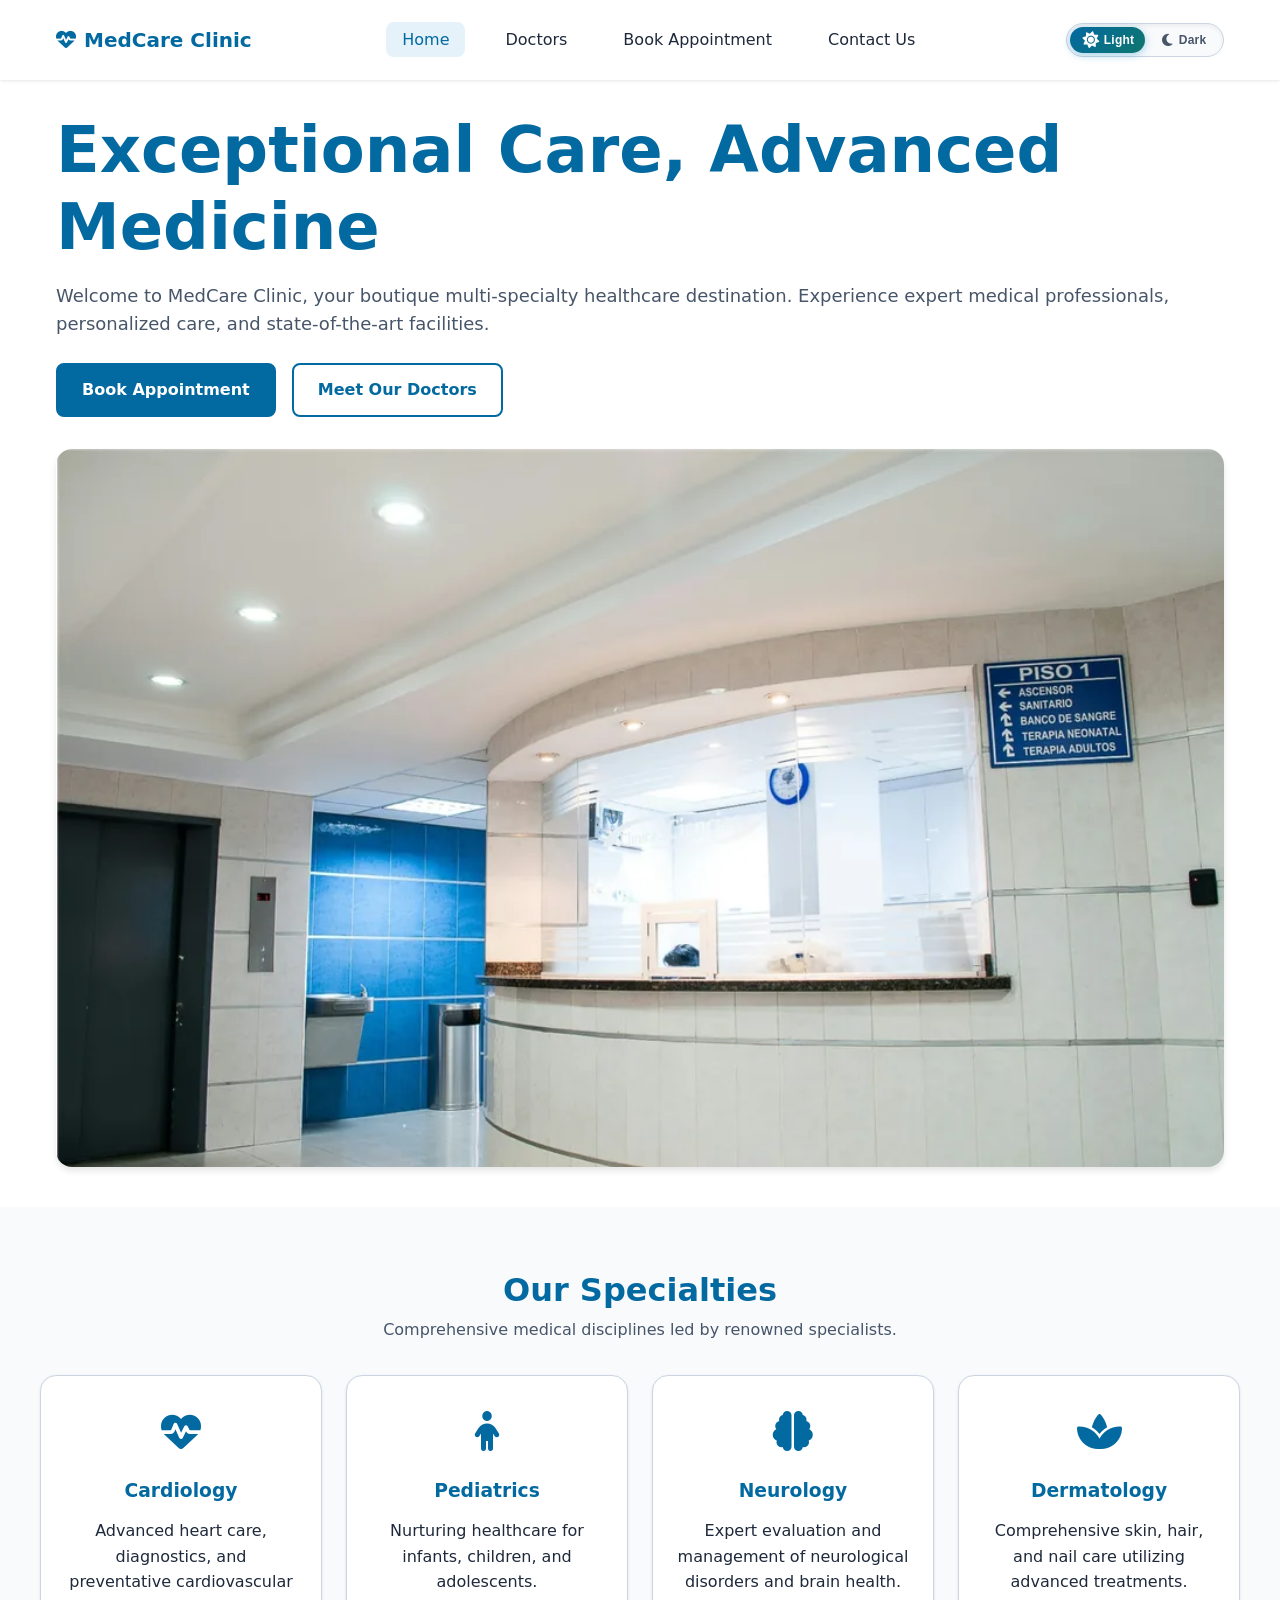
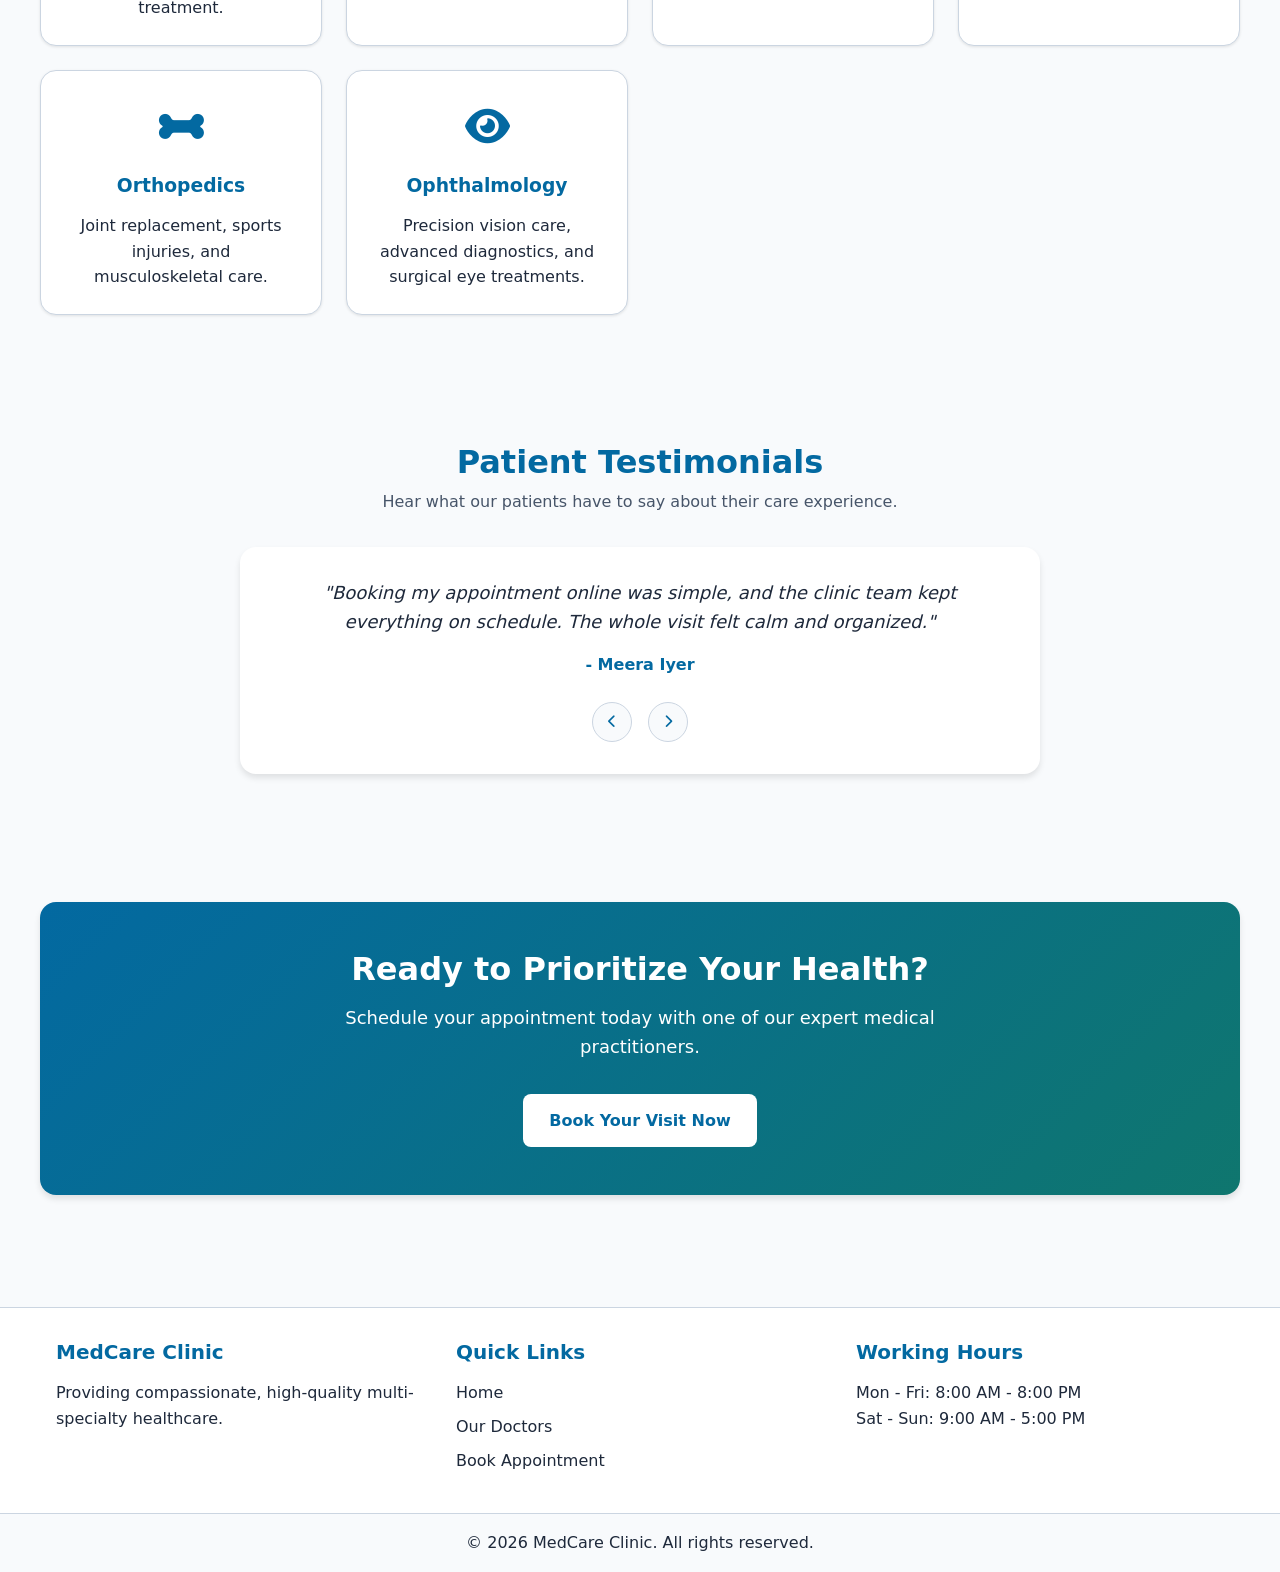
==== commit d4a2d932: "wcag update" ====
--- a/index.html
+++ b/index.html
@@ -13,7 +13,8 @@
 <body>
   
   <!-- Accessibility feature: Skip to content -->
-  
+  <a href="#main-content" class="skip-link">Skip to main content</a>
+
   <!-- HEADER START -->
   <header>
     <div class="container nav-container">
@@ -129,8 +130,8 @@
         <h2 class="section-title">Patient Testimonials</h2>
         <p class="section-subtitle">Hear what our patients have to say about their care experience.</p>
         
-        <div class="carousel-container" aria-label="Patient testimonials carousel" tabindex="0">
-          <div class="carousel-track" id="testimonial-track">
+        <div class="carousel-container" role="region" aria-roledescription="carousel" aria-label="Patient testimonials carousel" tabindex="0">
+          <div class="carousel-track" id="testimonial-track" aria-live="polite">
             
             <div class="testimonial-card">
               <p>"Booking my appointment online was simple, and the clinic team kept everything on schedule. The whole visit felt calm and organized."</p>
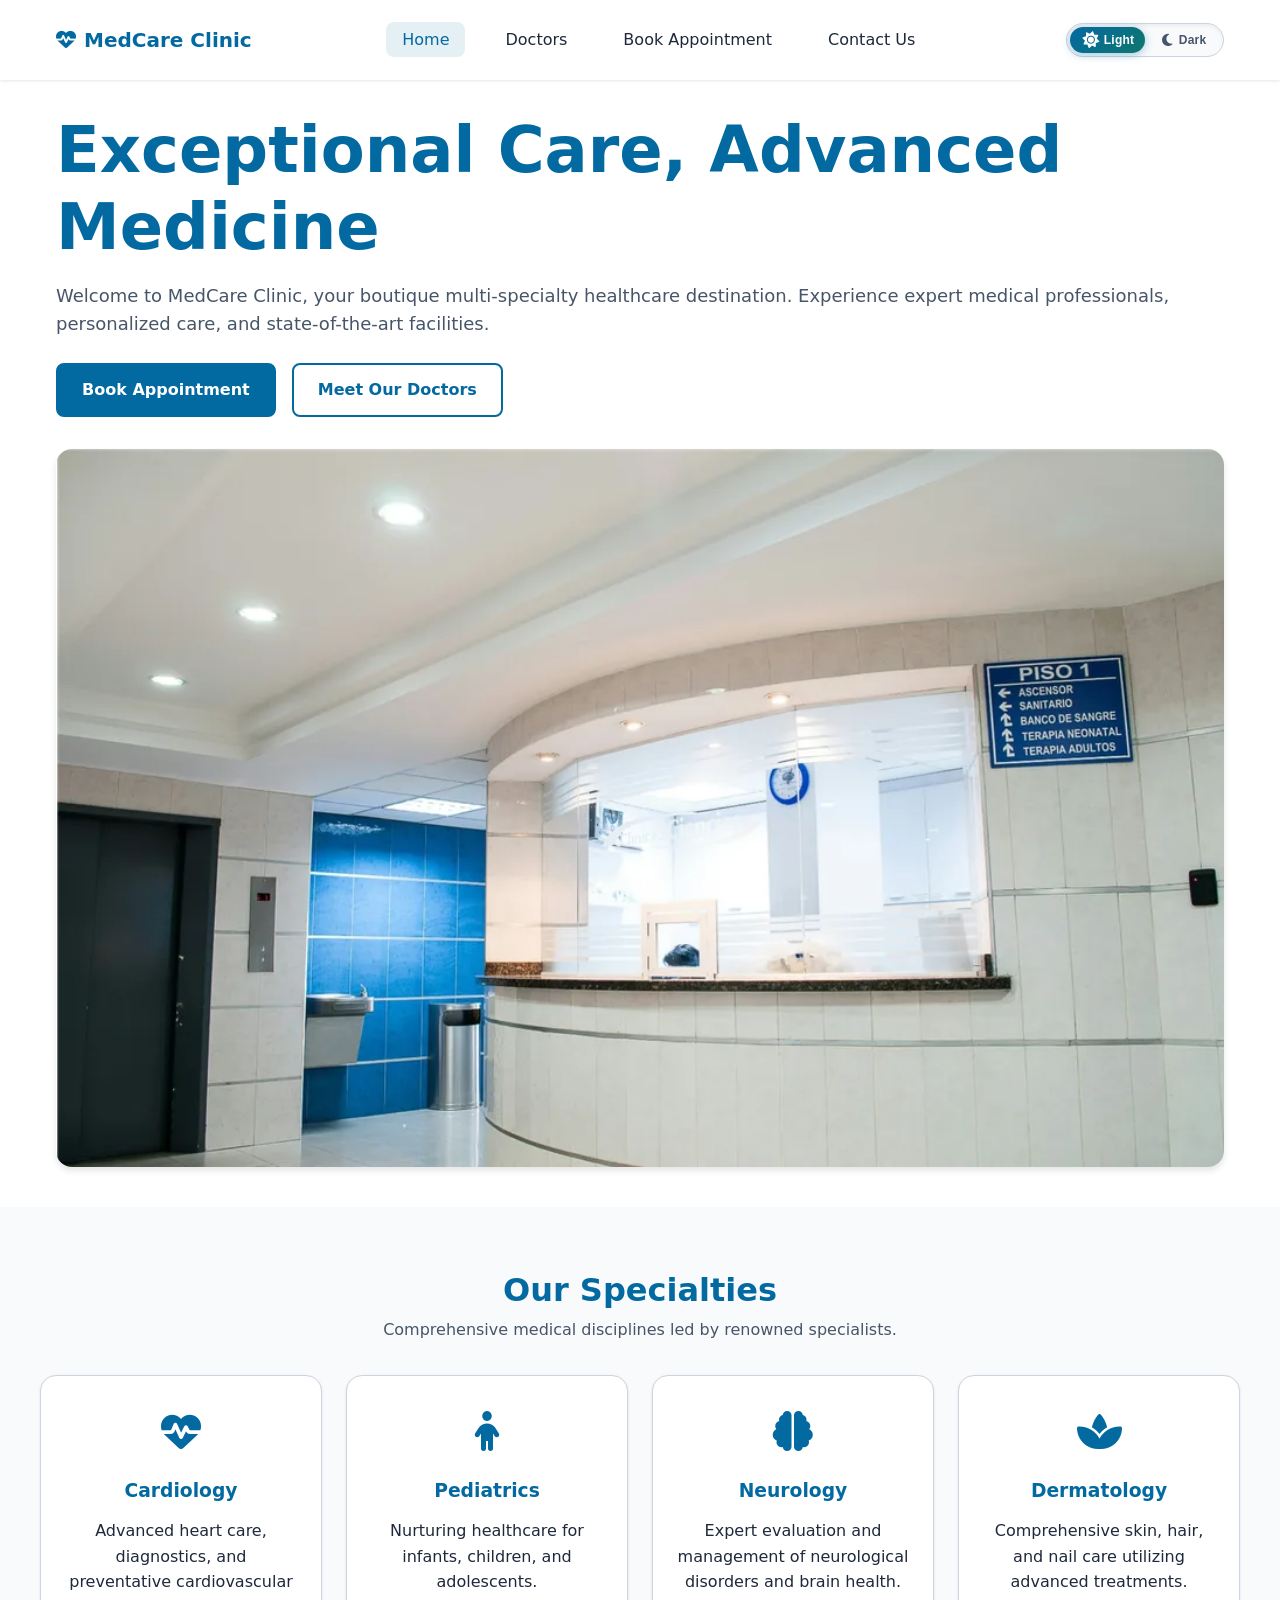
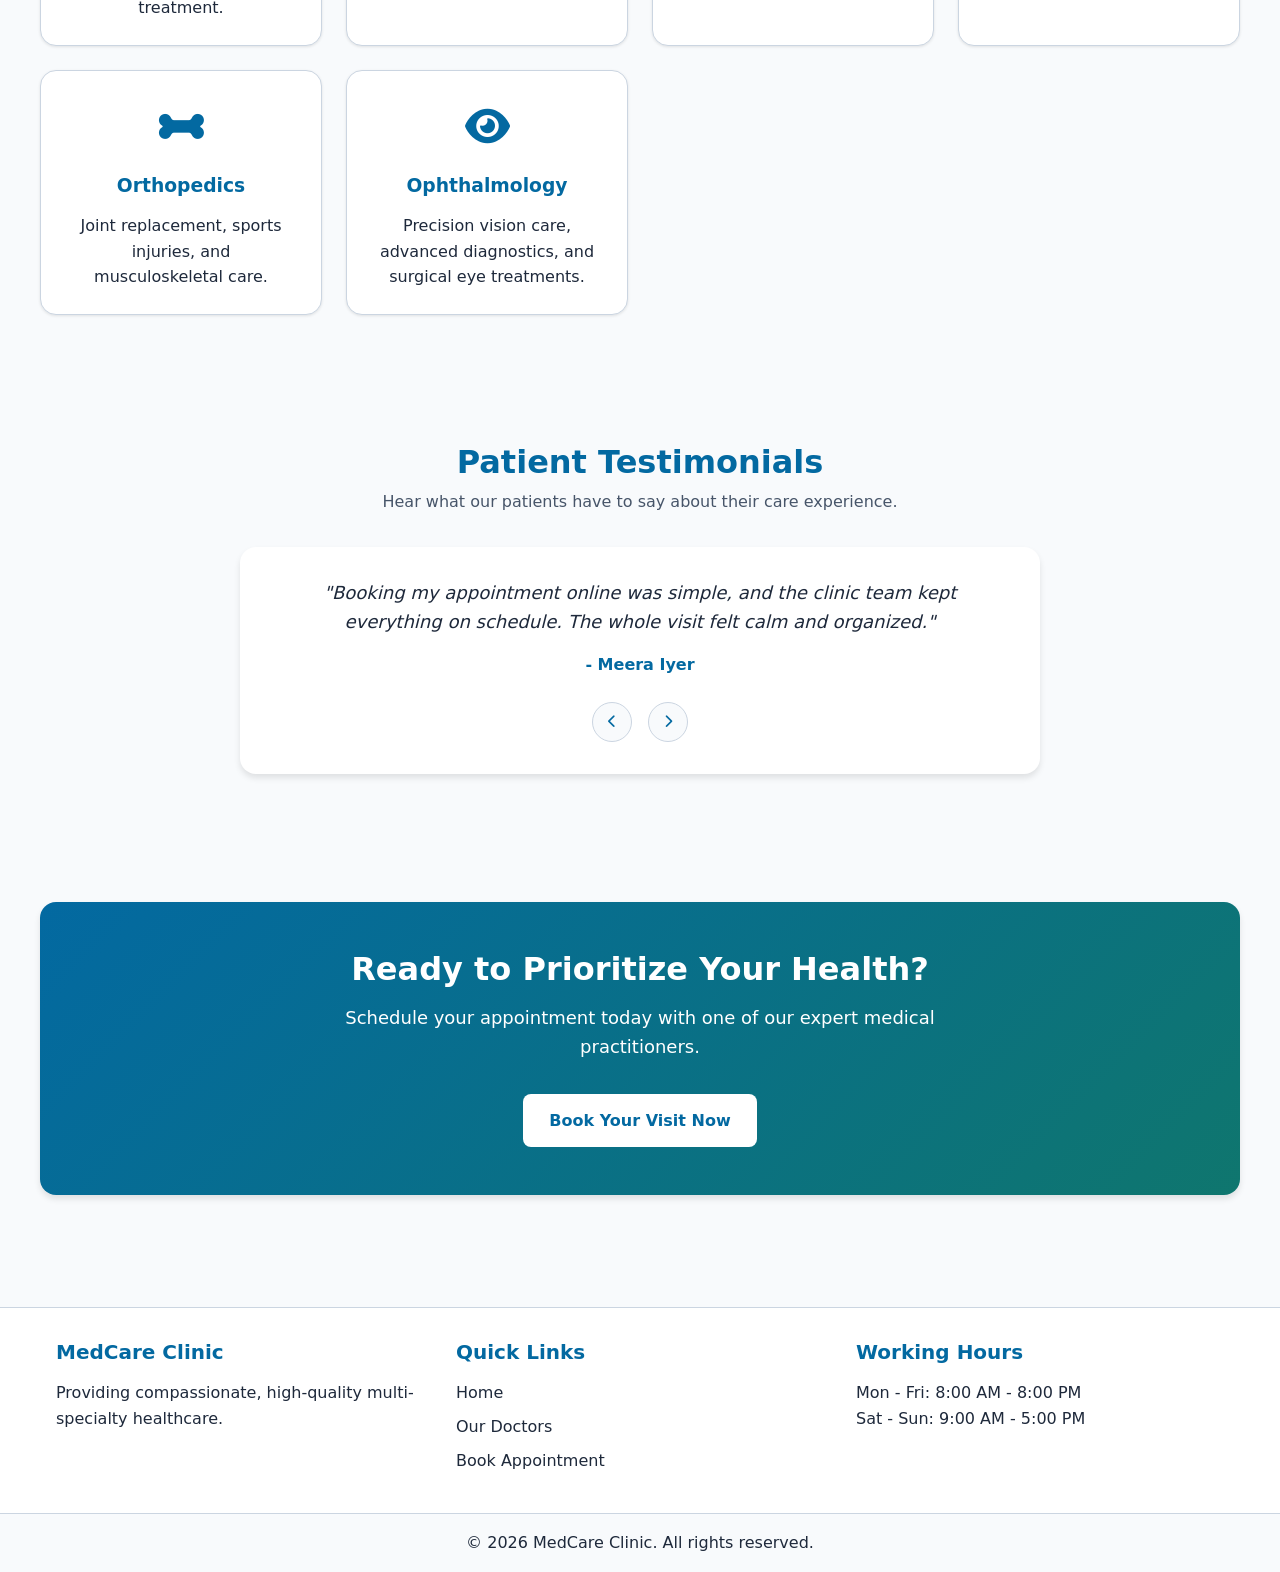
==== commit 0368e03b: "implementation of optimisations" ====
--- a/index.html
+++ b/index.html
@@ -4,38 +4,34 @@
   <meta charset="UTF-8">
   <meta name="viewport" content="width=device-width, initial-scale=1.0">
   <title>MedCare Clinic - Multi-Specialty Healthcare</title>
+  <meta name="description" content="Welcome to MedCare Clinic, your boutique multi-specialty healthcare destination. Experience expert medical professionals, personalized care, and state-of-the-art facilities.">
   <link rel="preconnect" href="https://cdnjs.cloudflare.com" crossorigin>
   <link rel="preconnect" href="https://ui-avatars.com" crossorigin>
-  <!-- FontAwesome Icons for UI elements -->
   <link rel="stylesheet" href="https://cdnjs.cloudflare.com/ajax/libs/font-awesome/6.4.0/css/all.min.css">
   <link rel="stylesheet" href="css/main.css">
 </head>
 <body>
   
-  <!-- Accessibility feature: Skip to content -->
   <a href="#main-content" class="skip-link">Skip to main content</a>
 
-  <!-- HEADER START -->
   <header>
     <div class="container nav-container">
-      <a href="index.html" class="logo">
+      <a href="/index.html" class="logo">
         <i class="fas fa-heartbeat" aria-hidden="true"></i> MedCare Clinic
       </a>
       
-      <!-- Mobile Hamburger Menu (Checkbox Hack Target) -->
       <button class="hamburger" aria-label="Toggle navigation menu" aria-expanded="false">
         <i class="fas fa-bars" aria-hidden="true"></i>
       </button>
 
       <ul class="nav-menu">
-        <li><a href="index.html" class="nav-link active">Home</a></li>
-        <li><a href="pages/doctors.html" class="nav-link">Doctors</a></li>
-        <li><a href="pages/bookAppointment.html" class="nav-link">Book Appointment</a></li>
-        <li><a href="pages/contactUs.html" class="nav-link">Contact Us</a></li>
+        <li><a href="/index.html" class="nav-link active">Home</a></li>
+        <li><a href="/pages/doctors.html" class="nav-link">Doctors</a></li>
+        <li><a href="/pages/bookAppointment.html" class="nav-link">Book Appointment</a></li>
+        <li><a href="/pages/contactUs.html" class="nav-link">Contact Us</a></li>
       </ul>
 
       <div class="nav-actions">
-        <!-- Light/Dark Mode Segmented Dual-Pill Toggle -->
         <div class="theme-toggle-segmented" role="radiogroup" aria-label="Theme selection">
           <div class="theme-slider" aria-hidden="true"></div>
           <button type="button" class="theme-option active" data-theme-val="light" role="radio" aria-checked="true" aria-label="Light theme">
@@ -50,19 +46,17 @@
       </div>
     </div>
   </header>
-  <!-- HEADER END -->
 
   <main id="main-content">
     
-    <!-- Hero Section -->
     <section class="hero">
       <div class="container hero-grid">
         <div class="hero-content">
           <h1>Exceptional Care, Advanced Medicine</h1>
           <p>Welcome to MedCare Clinic, your boutique multi-specialty healthcare destination. Experience expert medical professionals, personalized care, and state-of-the-art facilities.</p>
           <div style="display: flex; gap: 1rem;">
-            <a href="pages/bookAppointment.html" class="btn btn-primary">Book Appointment</a>
-            <a href="pages/doctors.html" class="btn btn-outline">Meet Our Doctors</a>
+            <a href="/pages/bookAppointment.html" class="btn btn-primary">Book Appointment</a>
+            <a href="/pages/doctors.html" class="btn btn-outline">Meet Our Doctors</a>
           </div>
         </div>
         <div class="hero-image">
@@ -71,50 +65,42 @@
       </div>
     </section>
 
-    <!-- Specialties Grid Section -->
     <section class="section-padding container">
       <h2 class="section-title">Our Specialties</h2>
       <p class="section-subtitle">Comprehensive medical disciplines led by renowned specialists.</p>
       
-      <!-- The Grid Container -->
       <div class="specialties-grid">
         
-        <!-- Card 1 -->
         <div class="specialty-card">
           <div class="specialty-icon"><i class="fas fa-heartbeat" aria-hidden="true"></i></div>
           <h3>Cardiology</h3>
           <p>Advanced heart care, diagnostics, and preventative cardiovascular treatment.</p>
         </div>
         
-        <!-- Card 2 -->
         <div class="specialty-card">
           <div class="specialty-icon"><i class="fas fa-child" aria-hidden="true"></i></div>
           <h3>Pediatrics</h3>
           <p>Nurturing healthcare for infants, children, and adolescents.</p>
         </div>
         
-        <!-- Card 3 -->
         <div class="specialty-card">
           <div class="specialty-icon"><i class="fas fa-brain" aria-hidden="true"></i></div>
           <h3>Neurology</h3>
           <p>Expert evaluation and management of neurological disorders and brain health.</p>
         </div>
         
-        <!-- Card 4 -->
         <div class="specialty-card">
           <div class="specialty-icon"><i class="fas fa-spa" aria-hidden="true"></i></div>
           <h3>Dermatology</h3>
           <p>Comprehensive skin, hair, and nail care utilizing advanced treatments.</p>
         </div>
         
-        <!-- Card 5 -->
         <div class="specialty-card">
           <div class="specialty-icon"><i class="fas fa-bone" aria-hidden="true"></i></div>
           <h3>Orthopedics</h3>
           <p>Joint replacement, sports injuries, and musculoskeletal care.</p>
         </div>
         
-        <!-- Card 6 -->
         <div class="specialty-card">
           <div class="specialty-icon"><i class="fas fa-eye" aria-hidden="true"></i></div>
           <h3>Ophthalmology</h3>
@@ -124,7 +110,6 @@
       </div>
     </section>
 
-    <!-- Patient Testimonials Carousel Section -->
     <section class="section-padding testimonials-section">
       <div class="container">
         <h2 class="section-title">Patient Testimonials</h2>
@@ -178,40 +163,35 @@
       </div>
     </section>
 
-    <!-- Call-to-Action (CTA) Section -->
     <section class="section-padding container">
       <div class="cta-box">
         <h2 class="cta-title">Ready to Prioritize Your Health?</h2>
         <p class="cta-description">
           Schedule your appointment today with one of our expert medical practitioners.
         </p>
-        <a href="pages/bookAppointment.html" class="btn btn-cta">Book Your Visit Now</a>
+        <a href="/pages/bookAppointment.html" class="btn btn-cta">Book Your Visit Now</a>
       </div>
     </section>
 
   </main>
 
-  <!-- FOOTER -->
   <footer class="site-footer">
     <div class="container footer-grid">
       
-      <!-- Column 1: About -->
       <div class="footer-section">
         <h3 class="footer-title">MedCare Clinic</h3>
         <p>Providing compassionate, high-quality multi-specialty healthcare.</p>
       </div>
 
-      <!-- Column 2: Links -->
       <div class="footer-section">
         <h3 class="footer-title">Quick Links</h3>
         <ul class="footer-links">
-          <li><a href="index.html">Home</a></li>
-          <li><a href="pages/doctors.html">Our Doctors</a></li>
-          <li><a href="pages/bookAppointment.html">Book Appointment</a></li>
+          <li><a href="/index.html">Home</a></li>
+          <li><a href="/pages/doctors.html">Our Doctors</a></li>
+          <li><a href="/pages/bookAppointment.html">Book Appointment</a></li>
         </ul>
       </div>
 
-      <!-- Column 3: Hours -->
       <div class="footer-section">
         <h3 class="footer-title">Working Hours</h3>
         <p>Mon - Fri: 8:00 AM - 8:00 PM</p>
@@ -220,7 +200,6 @@
 
     </div>
     
-    <!-- Copyright Bar -->
     <div class="footer-bottom">
       <p>&copy; 2026 MedCare Clinic. All rights reserved.</p>
     </div>
--- a/css/main.css
+++ b/css/main.css
@@ -1,7 +1,3 @@
-/* =================================================================
-   MedCare Clinic - Master Stylesheet (Modular Imports)
-   ================================================================ */
-
 @import 'tokens.css';
 @import 'components.css';
 @import 'pages.css';
